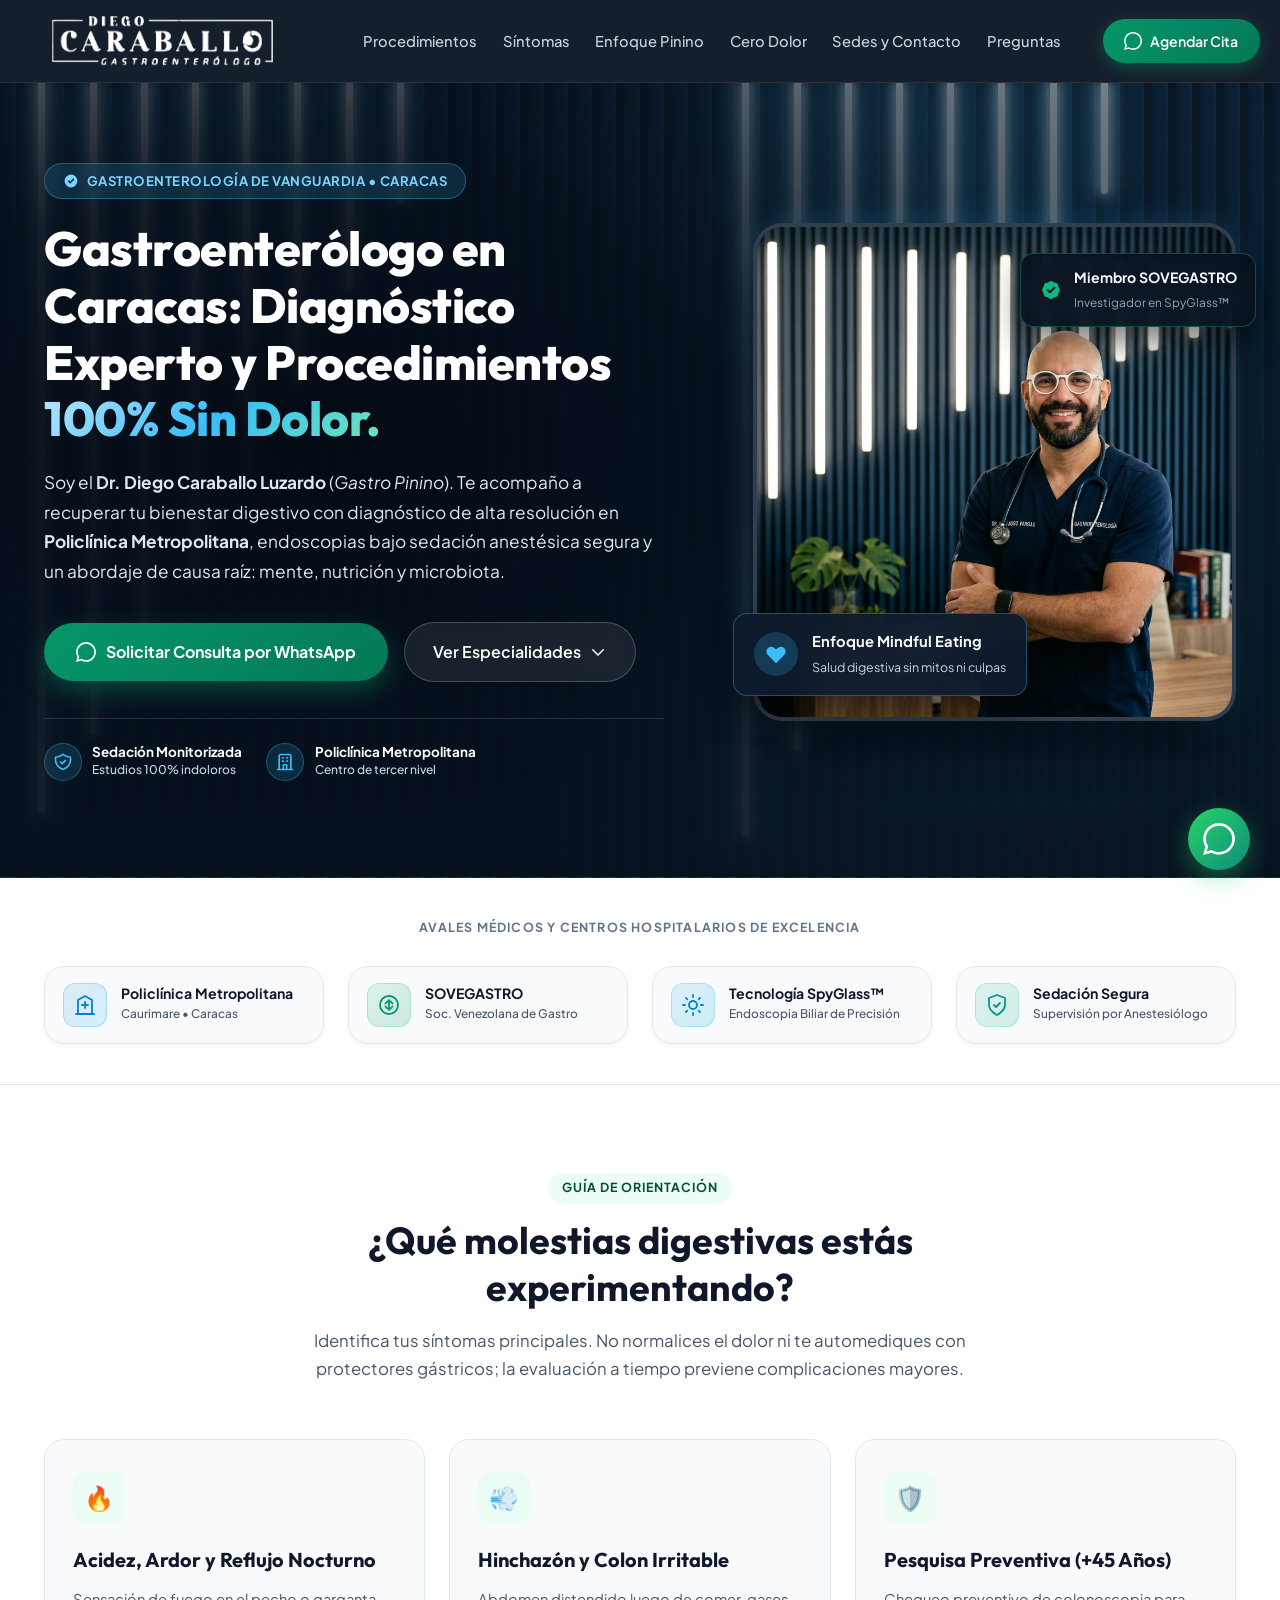
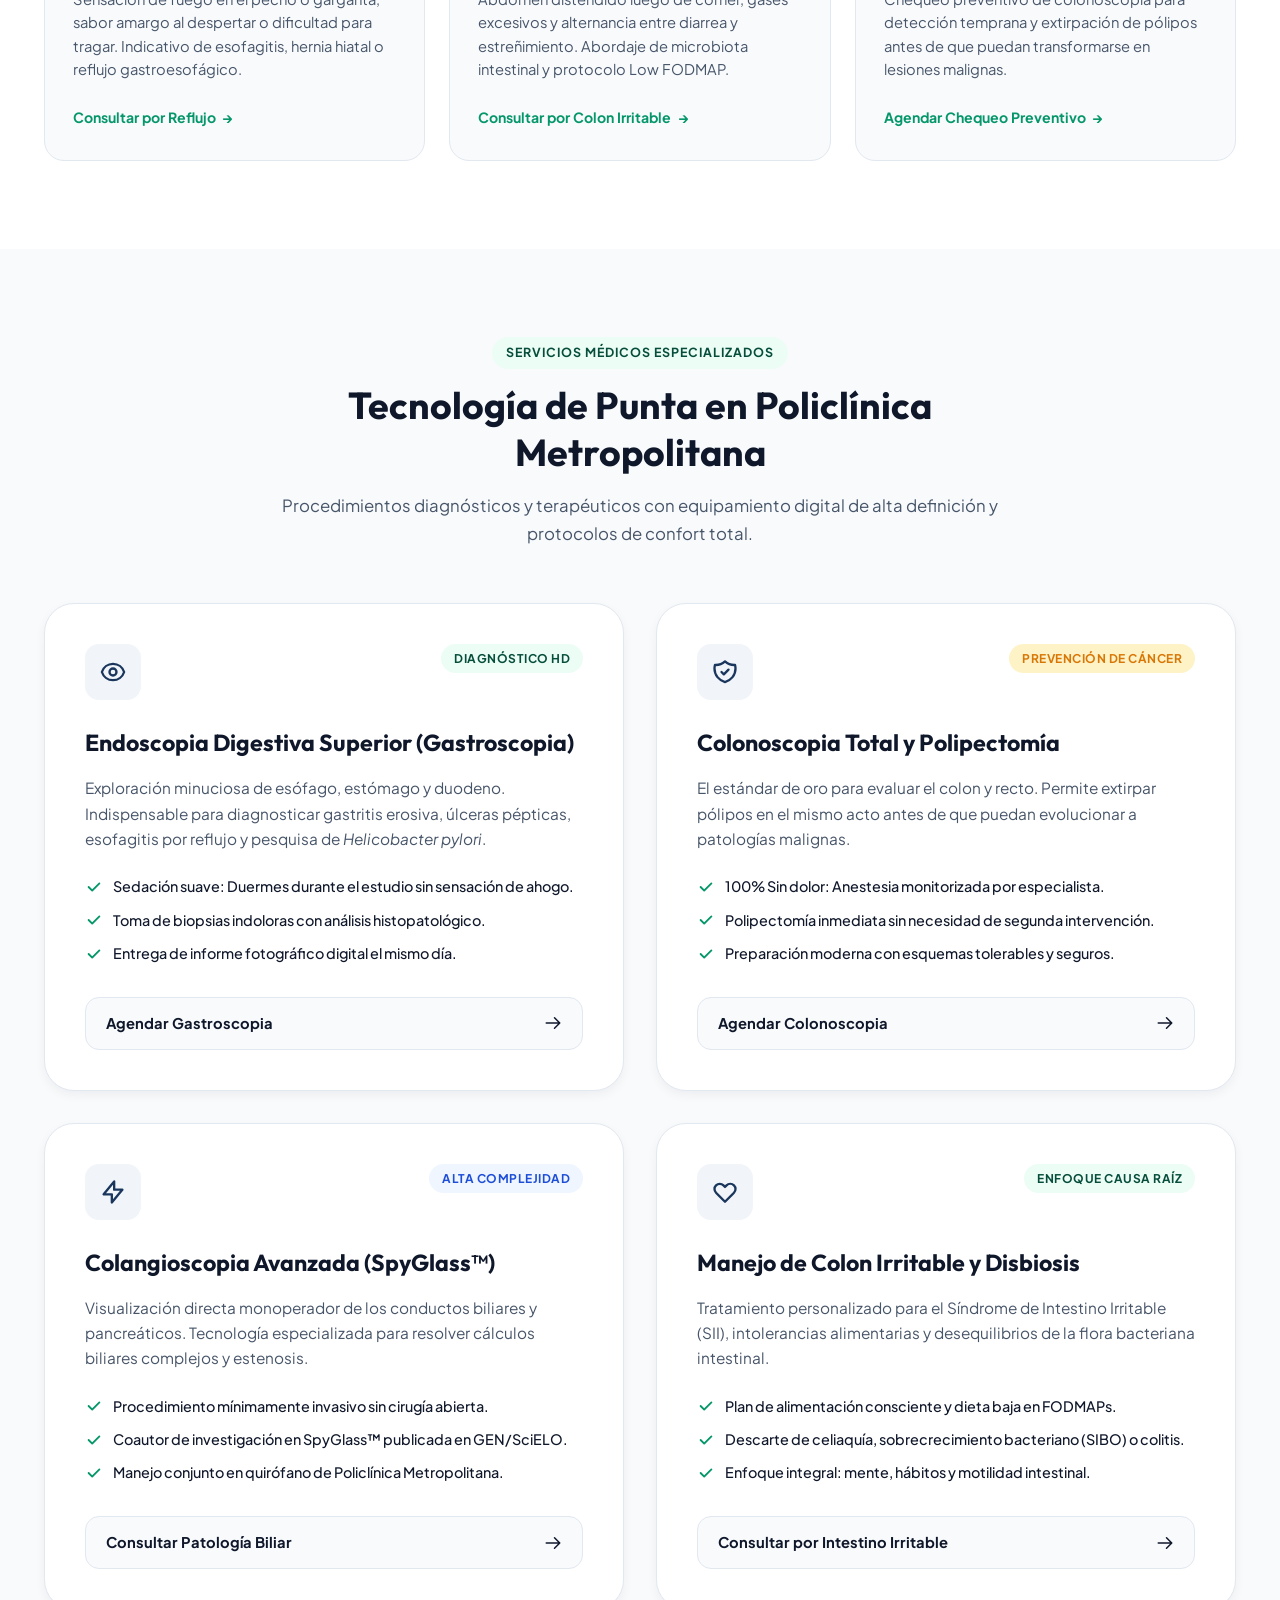
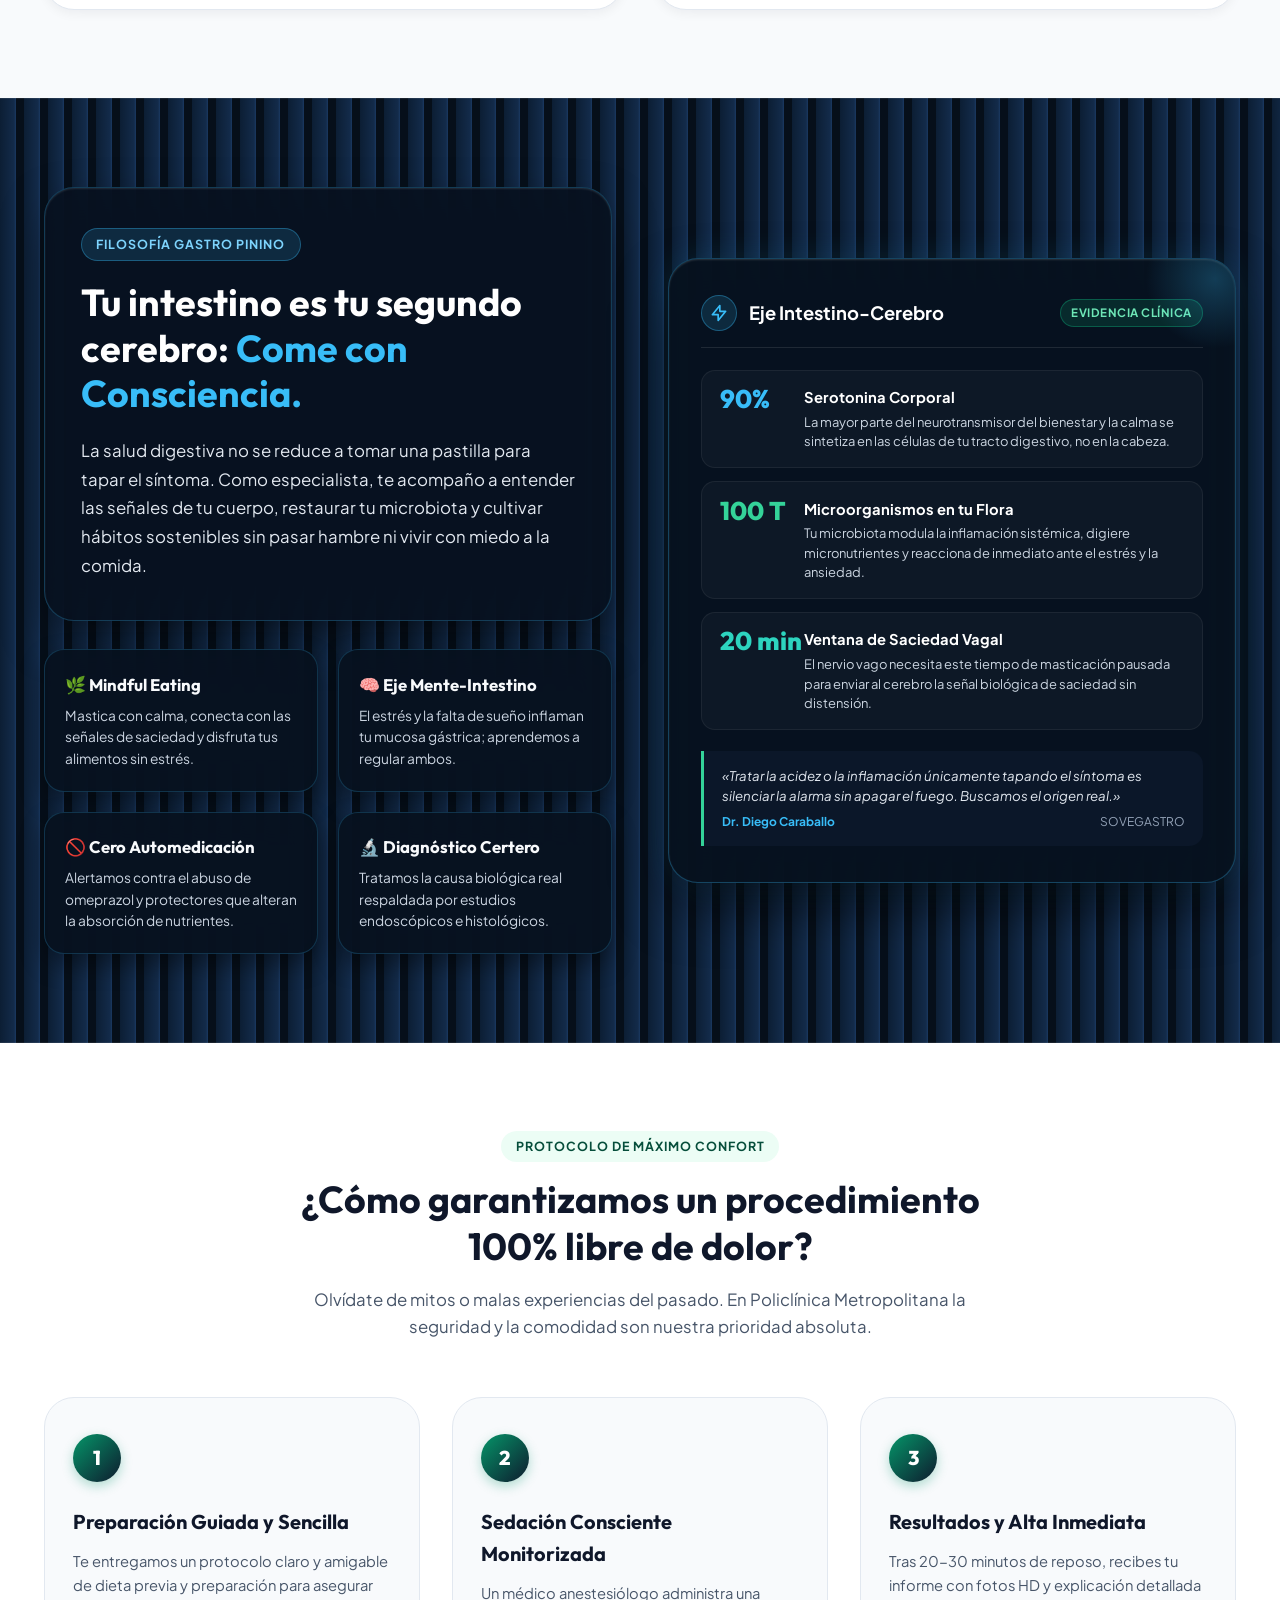
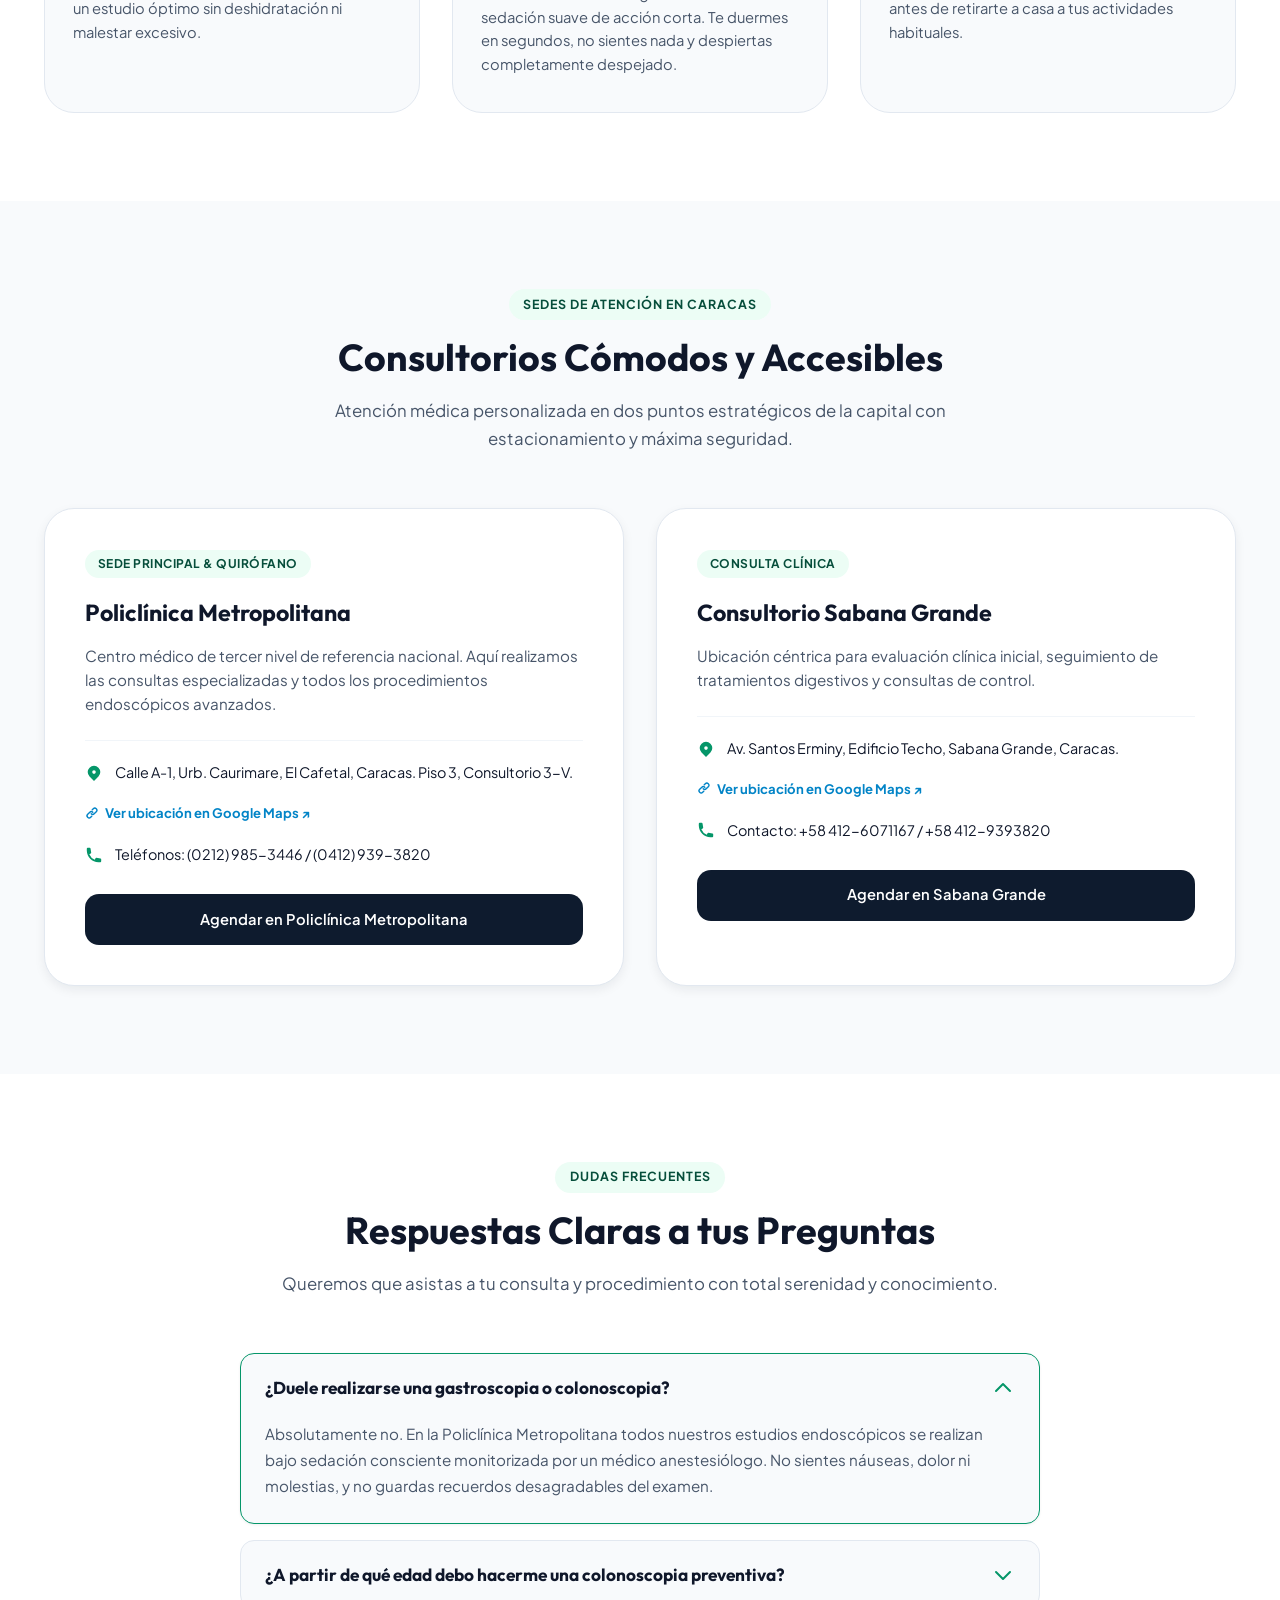
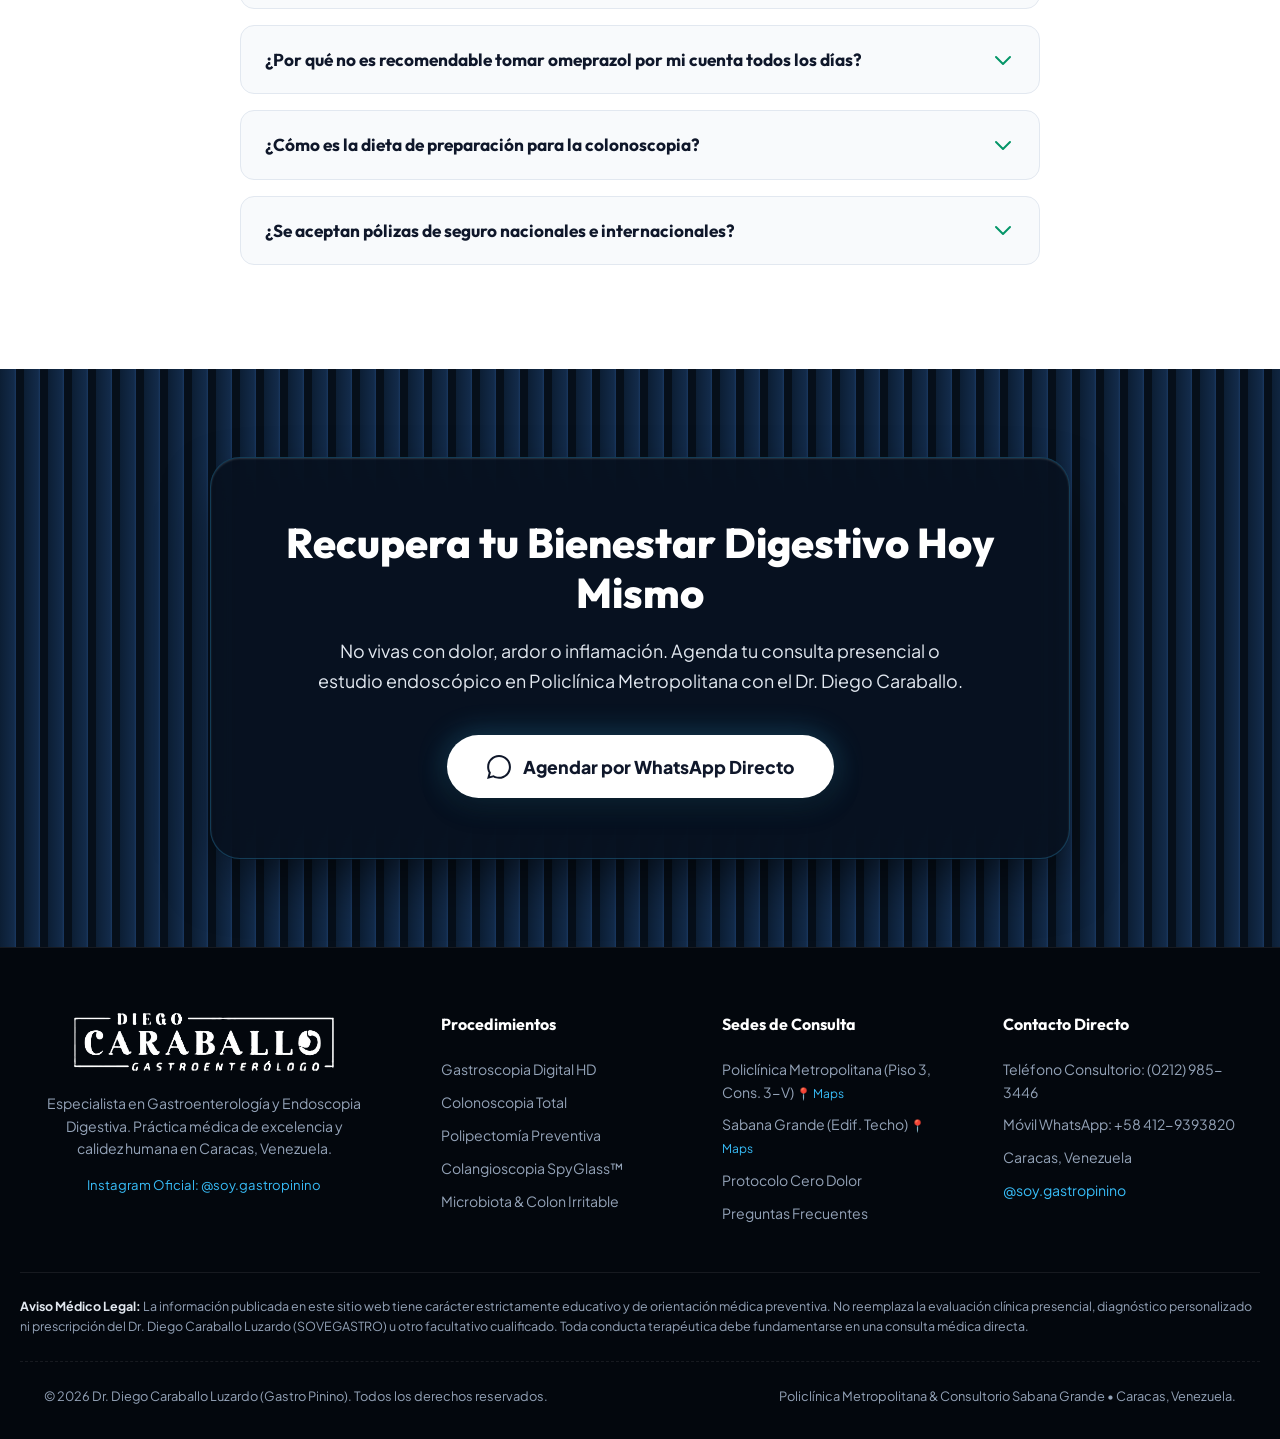
==== caraballo/index.html @ 45e9f4cf "Publicar landing page oficial Dr. Diego Caraballo en GitHub Pages" ====
<!DOCTYPE html>
<html lang="es-VE" prefix="og: https://ogp.me/ns#">
<head>
  <meta charset="UTF-8">
  <meta name="viewport" content="width=device-width, initial-scale=1.0, viewport-fit=cover">
  <meta http-equiv="X-UA-Compatible" content="IE=edge">
  <meta http-equiv="content-language" content="es-ve">
  
  <!-- ==========================================================================
       1. GOOGLE YMYL (YOUR MONEY YOUR LIFE) & ADVANCED MEDICAL SEO META TAGS
       ========================================================================== -->
  <title>Dr. Diego Caraballo | Gastroenterólogo en Caracas | Policlínica Metropolitana</title>
  <meta name="description" content="Dr. Diego Caraballo Luzardo (Gastro Pinino) — Especialista en Gastroenterología y Endoscopia en Policlínica Metropolitana, Caracas. Gastroscopia, colonoscopia sin dolor bajo sedación anestésica, SpyGlass™ y microbiota. Agenda tu consulta.">
  <meta name="keywords" content="gastroenterologo caracas, dr diego caraballo, gastro pinino, gastropinino, gastroenterologia policlinica metropolitana, colonoscopia sin dolor caracas, endoscopia digestiva caracas, tratamiento reflujo caracas, colon irritable especialista caracas, spyglass caracas, polipectomia caracas">
  <meta name="author" content="Dr. Diego Caraballo Luzardo">
  <meta name="publisher" content="Dr. Diego Caraballo Luzardo">
  <meta name="robots" content="index, follow, max-snippet:-1, max-image-preview:large, max-video-preview:-1">
  <link rel="canonical" href="https://drdiegocaraballo.com/">
  
  <!-- Google Quality Rater & Medical E-E-A-T Freshness Signals -->
  <meta name="medical-specialty" content="Gastroenterology, Digestive Endoscopy, Hepatology, Therapeutic Endoscopy">
  <meta name="doc-type" content="Medical Web Page">
  <meta name="revised" content="2026-08-28">
  <meta name="date-modified" content="2026-08-28">
  <meta name="date-published" content="2026-08-01">
  
  <!-- Local SEO Geo-Targeting (Caracas, Venezuela) -->
  <meta name="geo.region" content="VE-M">
  <meta name="geo.placename" content="Caracas">
  <meta name="geo.position" content="10.4682;-66.8378">
  <meta name="ICBM" content="10.4682, -66.8378">

  <!-- Open Graph / Facebook / WhatsApp Preview -->
  <meta property="og:type" content="profile">
  <meta property="og:locale" content="es_VE">
  <meta property="og:title" content="Dr. Diego Caraballo | Gastroenterología y Endoscopia en Policlínica Metropolitana">
  <meta property="og:description" content="Diagnóstico de alta precisión, colonoscopia y endoscopia sin dolor bajo sedación anestésica segura en Caracas. Enfoque Mindful Eating y Microbiota.">
  <meta property="og:url" content="https://drdiegocaraballo.com/">
  <meta property="og:image" content="assets/dr_caraballo_portrait.jpg">
  <meta property="og:image:alt" content="Dr. Diego Caraballo Luzardo Gastroenterólogo en Policlínica Metropolitana Caracas">
  <meta property="og:image:width" content="1200">
  <meta property="og:image:height" content="900">
  <meta property="og:site_name" content="Dr. Diego Caraballo - Gastro Pinino">
  
  <!-- Twitter Card -->
  <meta name="twitter:card" content="summary_large_image">
  <meta name="twitter:title" content="Dr. Diego Caraballo | Gastroenterólogo en Caracas">
  <meta name="twitter:description" content="Especialista en Policlínica Metropolitana. Endoscopia de alta definición, microbiota y salud digestiva integral.">
  <meta name="twitter:image" content="assets/dr_caraballo_portrait.jpg">
  <meta name="twitter:image:alt" content="Dr. Diego Caraballo Gastroenterólogo Caracas">

  <!-- Performance & Fonts Preconnect -->
  <link rel="preconnect" href="https://fonts.googleapis.com">
  <link rel="preconnect" href="https://fonts.gstatic.com" crossorigin>
  <link href="https://fonts.googleapis.com/css2?family=Abril+Fatface&family=Bebas+Neue&family=Bodoni+Moda:ital,opsz,wght@0,6..96,600..900;1,6..96,600..900&family=Outfit:wght@400;500;600;700;800&family=Plus+Jakarta+Sans:wght@300;400;500;600;700;800&display=swap" rel="stylesheet">
  
  <!-- ==========================================================================
       2. GOOGLE YMYL & MEDICAL E-E-A-T SCHEMA.ORG GRAPH (JSON-LD)
       ========================================================================== -->
  <script type="application/ld+json">
  {
    "@context": "https://schema.org",
    "@graph": [
      {
        "@type": "MedicalWebPage",
        "@id": "https://drdiegocaraballo.com/#medicalpage",
        "url": "https://drdiegocaraballo.com/",
        "name": "Dr. Diego Caraballo Luzardo | Gastroenterología y Endoscopia en Caracas",
        "description": "Portal médico oficial con información revisada sobre gastroscopia, colonoscopia con polipectomía, SpyGlass, reflujo gastroesofágico y microbiota intestinal en Policlínica Metropolitana.",
        "inLanguage": "es-VE",
        "datePublished": "2026-08-01",
        "dateModified": "2026-08-28",
        "lastReviewed": "2026-08-28",
        "reviewedBy": {
          "@id": "https://drdiegocaraballo.com/#physician"
        },
        "author": {
          "@id": "https://drdiegocaraballo.com/#physician"
        },
        "breadcrumb": {
          "@id": "https://drdiegocaraballo.com/#breadcrumb"
        },
        "about": [
          {
            "@type": "MedicalProcedure",
            "name": "Gastroscopia / Endoscopia Digestiva Superior",
            "procedureType": "DiagnosticProcedure",
            "bodyLocation": "Esófago, Estómago y Duodeno",
            "howPerformed": "Exploración de alta definición mediante videoendoscopio flexible bajo sedación consciente monitorizada por médico anestesiólogo."
          },
          {
            "@type": "MedicalProcedure",
            "name": "Colonoscopia Total y Polipectomía",
            "procedureType": "DiagnosticProcedure",
            "bodyLocation": "Colon y Recto",
            "howPerformed": "Inspección completa de la mucosa intestinal con resección de pólipos y toma de biopsias bajo sedación anestésica segura."
          },
          {
            "@type": "MedicalProcedure",
            "name": "Colangioscopia Directa Monoperador (SpyGlass™)",
            "procedureType": "TherapeuticProcedure",
            "bodyLocation": "Vías Biliares y Páncreas",
            "howPerformed": "Visualización directa intraluminal de los conductos biliares para litotricia y toma de biopsias dirigidas."
          },
          {
            "@type": "MedicalCondition",
            "name": "Enfermedad por Reflujo Gastroesofágico (ERGE)",
            "possibleTreatment": "Evaluación endoscópica, dieta anti-reflujo, modulación ácida y estilo de vida."
          },
          {
            "@type": "MedicalCondition",
            "name": "Síndrome de Intestino Irritable (SII) y Disbiosis",
            "possibleTreatment": "Alimentación consciente, protocolo Low FODMAP, reequilibrio de microbiota y control del eje intestino-cerebro."
          }
        ]
      },
      {
        "@type": "Physician",
        "@id": "https://drdiegocaraballo.com/#physician",
        "name": "Dr. Diego Caraballo Luzardo",
        "alternateName": ["Gastro Pinino", "Dr. Diego Caraballo"],
        "image": "https://drdiegocaraballo.com/assets/dr_caraballo_portrait.jpg",
        "jobTitle": "Médico Especialista en Gastroenterología y Endoscopia Digestiva",
        "medicalSpecialty": [
          "https://schema.org/Gastroenterology",
          "Endoscopy"
        ],
        "knowsAbout": [
          "Endoscopia Digestiva Superior",
          "Colonoscopia y Polipectomía",
          "Colangioscopia SpyGlass",
          "Microbiota Intestinal",
          "Mindful Eating",
          "Reflujo Gastroesofágico",
          "Helicobacter Pylori"
        ],
        "memberOf": [
          {
            "@type": "MedicalOrganization",
            "name": "Sociedad Venezolana de Gastroenterología (SOVEGASTRO)"
          }
        ],
        "hospitalAffiliation": [
          {
            "@type": "Hospital",
            "name": "Policlínica Metropolitana",
            "address": {
              "@type": "PostalAddress",
              "streetAddress": "Calle A-1, Urbanización Caurimare, Piso 3, Consultorio 3-V",
              "addressLocality": "Caracas",
              "addressRegion": "Miranda / Distrito Capital",
              "postalCode": "1061",
              "addressCountry": "VE"
            }
          }
        ],
        "address": {
          "@type": "PostalAddress",
          "streetAddress": "Policlínica Metropolitana, Consultorio 3-V, Urb. Caurimare",
          "addressLocality": "Caracas",
          "addressCountry": "VE"
        },
        "telephone": "+58-212-9853446",
        "sameAs": [
          "https://www.instagram.com/soy.gastropinino/"
        ]
      },
      {
        "@type": "MedicalBusiness",
        "@id": "https://drdiegocaraballo.com/#business",
        "name": "Consultorio de Gastroenterología Dr. Diego Caraballo (Policlínica Metropolitana)",
        "image": "https://drdiegocaraballo.com/assets/dr_caraballo_portrait.jpg",
        "priceRange": "$$",
        "telephone": "+58-212-9853446",
        "currenciesAccepted": "USD, VED",
        "paymentAccepted": "Cash, Credit Card, Zelle, Transferencia",
        "openingHours": "Mo,Tu,We,Th,Fr 08:00-17:00",
        "address": {
          "@type": "PostalAddress",
          "streetAddress": "Urbanización Caurimare, Policlínica Metropolitana, Piso 3, Consultorio 3-V",
          "addressLocality": "Caracas",
          "addressRegion": "Miranda / Distrito Capital",
          "addressCountry": "VE"
        },
        "geo": {
          "@type": "GeoCoordinates",
          "latitude": 10.4682,
          "longitude": -66.8378
        }
      },
      {
        "@type": "BreadcrumbList",
        "@id": "https://drdiegocaraballo.com/#breadcrumb",
        "itemListElement": [
          {
            "@type": "ListItem",
            "position": 1,
            "name": "Inicio",
            "item": "https://drdiegocaraballo.com/"
          },
          {
            "@type": "ListItem",
            "position": 2,
            "name": "Especialidades y Procedimientos",
            "item": "https://drdiegocaraballo.com/#procedimientos"
          },
          {
            "@type": "ListItem",
            "position": 3,
            "name": "Sedes en Caracas",
            "item": "https://drdiegocaraballo.com/#sedes"
          }
        ]
      },
      {
        "@type": "FAQPage",
        "@id": "https://drdiegocaraballo.com/#faq",
        "mainEntity": [
          {
            "@type": "Question",
            "name": "¿Duele realizarse una gastroscopia o colonoscopia?",
            "acceptedAnswer": {
              "@type": "Answer",
              "text": "No. Todos los procedimientos endoscópicos se realizan bajo sedación consciente monitorizada por un médico anestesiólogo. El paciente duerme plácidamente, no siente dolor ni reflejo nauseoso, y despierta completamente descansado a los pocos minutos."
            }
          },
          {
            "@type": "Question",
            "name": "¿A partir de qué edad se debe hacer una colonoscopia preventiva?",
            "acceptedAnswer": {
              "@type": "Answer",
              "text": "Las guías internacionales y la Sociedad Venezolana de Gastroenterología (SOVEGASTRO) recomiendan iniciar la pesquisa preventiva a partir de los 45 años en personas sin síntomas, o antes si existen antecedentes familiares de pólipos o cáncer colorrectal."
            }
          },
          {
            "@type": "Question",
            "name": "¿Por qué no debo tomar omeprazol por mi cuenta de forma continua?",
            "acceptedAnswer": {
              "@type": "Answer",
              "text": "El uso prolongado sin supervisión médica enmascara síntomas de enfermedades subyacentes, altera el pH gástrico y afecta la absorción de nutrientes esenciales como vitamina B12, calcio y magnesio, además de alterar la microbiota intestinal."
            }
          },
          {
            "@type": "Question",
            "name": "¿Cómo es la preparación previa para la colonoscopia?",
            "acceptedAnswer": {
              "@type": "Answer",
              "text": "Te entregamos un protocolo amigable de dieta baja en residuos 2-3 días antes, líquidos claros y una solución de limpieza intestinal moderna y de fácil tolerancia para asegurar una visualización HD perfecta."
            }
          },
          {
            "@type": "Question",
            "name": "¿Se emiten informes para seguros nacionales e internacionales?",
            "acceptedAnswer": {
              "@type": "Answer",
              "text": "Sí. Emitimos informes médicos codificados, presupuestos y recaudos oficiales para cartas avales y reembolsos con pólizas de seguros nacionales e internacionales."
            }
          }
        ]
      }
    ]
  }
  </script>

  <style>
    /* ==========================================================================
       DESIGN TOKENS & BLUE SLATTED WALL SYSTEM WITH TRIANGULAR STEP LED LIGHTS
       ========================================================================== */
    :root {
      /* Blue Slatted Wall Panel Colors */
      --color-panel-deep: #07111E;
      --color-panel-slat-dark: #0B1B2F;
      --color-panel-slat-mid: #102742;
      --color-panel-slat-light: #16365C;
      --color-panel-groove: #040910;
      
      /* Pure White/Cyan Luminous LED Tubes */
      --led-core: #FFFFFF;
      --led-glow-primary: rgba(255, 255, 255, 0.95);
      --led-glow-halo: rgba(125, 211, 252, 0.65);
      --led-glow-deep: rgba(14, 116, 144, 0.35);
      --led-tube-shadow: 0 0 12px 2px var(--led-glow-primary), 0 0 26px 6px var(--led-glow-halo), 0 0 55px 12px var(--led-glow-deep);
      
      /* Medical Emerald & Health Accents */
      --color-teal-dark: #064E3B;
      --color-teal-primary: #059669;
      --color-teal-light: #10B981;
      --color-teal-soft: #D1FAE5;
      --color-teal-bg: #ECFDF5;
      
      /* Amber Gold Secondary Accents */
      --color-amber-gold: #D97706;
      --color-amber-soft: #FEF3C7;
      --color-amber-bright: #F59E0B;
      
      /* Light Surface Colors */
      --color-bg-light: #F8FAFC;
      --color-bg-white: #FFFFFF;
      --color-border-subtle: #E2E8F0;
      
      /* Typography Colors */
      --color-text-main: #0F172A;
      --color-text-muted: #475569;
      --color-text-light: #94A3B8;
      --color-text-white: #F8FAFC;
      
      /* Radii */
      --radius-sm: 8px;
      --radius-md: 14px;
      --radius-lg: 20px;
      --radius-xl: 30px;
      --radius-full: 9999px;
      
      /* Typography */
      --font-display: 'Outfit', -apple-system, BlinkMacSystemFont, sans-serif;
      --font-body: 'Plus Jakarta Sans', -apple-system, BlinkMacSystemFont, sans-serif;
      
      /* Layout & Transitions */
      --max-width: 1240px;
      --transition-smooth: all 0.3s cubic-bezier(0.16, 1, 0.3, 1);
    }

    /* Base Reset */
    *, *::before, *::after {
      box-sizing: border-box;
      margin: 0;
      padding: 0;
    }

    html {
      scroll-behavior: smooth;
      font-size: 16px;
      -webkit-font-smoothing: antialiased;
      -moz-osx-font-smoothing: grayscale;
    }

    body {
      font-family: var(--font-body);
      background-color: var(--color-bg-light);
      color: var(--color-text-main);
      line-height: 1.6;
      overflow-x: hidden;
    }

    img {
      max-width: 100%;
      height: auto;
      display: block;
    }

    svg {
      display: inline-block;
      vertical-align: middle;
      flex-shrink: 0;
      max-width: 100%;
    }

    a {
      text-decoration: none;
      color: inherit;
    }

    button {
      font-family: inherit;
      border: none;
      cursor: pointer;
      background: none;
    }

    .container {
      width: 100%;
      max-width: var(--max-width);
      margin: 0 auto;
      padding: 0 1.5rem;
    }

    /* ==========================================================================
       STICKY NAVIGATION HEADER (SEMANTIC & STRICT SINGLE H1 RULE)
       ========================================================================== */
    .site-header {
      position: sticky;
      top: 0;
      z-index: 50;
      background: rgba(7, 17, 30, 0.94);
      backdrop-filter: blur(16px);
      -webkit-backdrop-filter: blur(16px);
      border-bottom: 1px solid rgba(255, 255, 255, 0.08);
      transition: var(--transition-smooth);
    }

    .navbar {
      display: flex;
      justify-content: space-between;
      align-items: center;
      padding: 1rem 0;
    }

    .nav-brand {
      display: flex;
      align-items: center;
      text-decoration: none;
      transition: var(--transition-smooth);
      flex-shrink: 0;
      margin-left: 2rem;
      margin-right: 3rem;
    }

    .brand-logo-img {
      height: 50px;
      width: auto;
      max-width: 230px;
      display: block;
      object-fit: contain;
      transition: var(--transition-smooth);
    }

    .nav-brand:hover .brand-logo-img {
      filter: drop-shadow(0 0 10px rgba(56, 189, 248, 0.5));
      transform: translateY(-1px);
    }

    .desktop-nav {
      display: flex;
      align-items: center;
    }

    .footer-logo-img {
      height: 60px;
      width: auto;
      max-width: 260px;
      display: block;
      object-fit: contain;
      margin: 0 auto 1.25rem auto;
      transition: var(--transition-smooth);
    }

    .footer-logo-img:hover {
      filter: drop-shadow(0 0 10px rgba(56, 189, 248, 0.5));
    }

    .nav-links {
      display: flex;
      align-items: center;
      gap: 1.6rem;
      list-style: none;
    }

    .nav-link {
      font-size: 0.92rem;
      font-weight: 500;
      color: #CBD5E1;
      transition: var(--transition-smooth);
    }

    .nav-link:hover {
      color: #38BDF8;
    }

    .nav-cta {
      display: inline-flex;
      align-items: center;
      gap: 0.5rem;
      background: linear-gradient(135deg, #059669 0%, #047857 100%);
      color: white;
      padding: 0.65rem 1.35rem;
      border-radius: var(--radius-full);
      font-size: 0.88rem;
      font-weight: 600;
      box-shadow: 0 4px 14px rgba(5, 150, 105, 0.4);
      transition: var(--transition-smooth);
    }

    .nav-cta:hover {
      transform: translateY(-2px);
      box-shadow: 0 6px 20px rgba(5, 150, 105, 0.6);
    }

    /* ==========================================================================
       HERO SECTION WITH BLUE SLATTED WALL & EDITORIAL LUXURY INTEGRATION
       ========================================================================== */
    .hero-blue-slat-wall {
      position: relative;
      background-color: #060F1A;
      background-image: 
        repeating-linear-gradient(
          90deg,
          #091728 0px,
          #0F253F 14px,
          #163357 16px,
          #050C14 16px,
          #050C14 24px
        );
      padding: 5rem 0 6rem;
      overflow: hidden;
      color: white;
      border-bottom: 1px solid rgba(255, 255, 255, 0.08);
    }

    /* Ambient Cinematic Vignette Overlay: Smooth high-contrast penumbra behind text */
    .hero-blue-slat-wall::before {
      content: "";
      position: absolute;
      top: 0;
      left: 0;
      right: 0;
      bottom: 0;
      background: 
        radial-gradient(ellipse 90% 85% at 22% 45%, rgba(4, 10, 20, 0.96) 0%, rgba(6, 15, 26, 0.88) 38%, rgba(7, 17, 30, 0.45) 70%, rgba(7, 17, 30, 0.2) 100%),
        radial-gradient(circle at 75% 35%, rgba(56, 189, 248, 0.12) 0%, transparent 60%),
        linear-gradient(180deg, rgba(7, 17, 30, 0.35) 0%, rgba(7, 17, 30, 0.9) 100%);
      pointer-events: none;
      z-index: 2;
    }

    /* Real DOM Vertical LED Tubes Array - Step-Wise Triangular Diagonal */
    .led-tubes-container {
      position: absolute;
      top: 0;
      left: 0;
      right: 0;
      height: 100%;
      pointer-events: none;
      z-index: 1;
    }

    .led-tube {
      position: absolute;
      top: 0;
      width: 7px;
      background: var(--led-core);
      border-radius: 0 0 5px 5px;
      box-shadow: var(--led-tube-shadow);
      animation: ledPulseBreath 4s ease-in-out infinite alternate;
    }

    /* TRIANGULAR STEP DESCENDING PATTERN FROM LEFT TO RIGHT: | | | -> | | -> | */
    .tube-1  { left: 3%;  height: 92%; animation-delay: 0s; }
    .tube-2  { left: 7%;  height: 82%; animation-delay: 0.3s; }
    .tube-3  { left: 11%; height: 72%; animation-delay: 0.6s; }
    .tube-4  { left: 15%; height: 62%; animation-delay: 0.9s; }
    .tube-5  { left: 19%; height: 50%; animation-delay: 1.2s; }
    .tube-6  { left: 23%; height: 38%; animation-delay: 1.5s; }
    .tube-7  { left: 27%; height: 26%; animation-delay: 1.8s; }
    .tube-8  { left: 31%; height: 15%; animation-delay: 2.1s; }

    .tube-9  { left: 58%; height: 95%; animation-delay: 0.2s; }
    .tube-10 { left: 62%; height: 84%; animation-delay: 0.5s; }
    .tube-11 { left: 66%; height: 72%; animation-delay: 0.8s; }
    .tube-12 { left: 70%; height: 60%; animation-delay: 1.1s; }
    .tube-13 { left: 74%; height: 48%; animation-delay: 1.4s; }
    .tube-14 { left: 78%; height: 36%; animation-delay: 1.7s; }
    .tube-15 { left: 82%; height: 25%; animation-delay: 2.0s; }
    .tube-16 { left: 86%; height: 14%; animation-delay: 2.3s; }

    @keyframes ledPulseBreath {
      0% { opacity: 0.85; filter: brightness(1); }
      100% { opacity: 1; filter: brightness(1.3); }
    }

    /* Hero Main Content */
    .hero-grid {
      position: relative;
      z-index: 3;
      display: grid;
      grid-template-columns: 1.15fr 0.85fr;
      align-items: center;
      gap: 3.5rem;
    }

    .hero-content {
      position: relative;
      z-index: 4;
      max-width: 620px;
    }

    .hero-pill {
      display: inline-flex;
      align-items: center;
      gap: 0.5rem;
      background: rgba(56, 189, 248, 0.15);
      border: 1px solid rgba(56, 189, 248, 0.35);
      padding: 0.4rem 1.1rem;
      border-radius: var(--radius-full);
      font-size: 0.82rem;
      font-weight: 700;
      color: #7DD3FC;
      margin-bottom: 1.35rem;
      text-transform: uppercase;
      letter-spacing: 0.5px;
      backdrop-filter: blur(8px);
    }

    /* STRICT SINGLE H1 FOR THE ENTIRE PAGE */
    .hero-title {
      font-family: var(--font-display);
      font-size: 3rem;
      font-weight: 800;
      line-height: 1.18;
      color: white;
      margin-bottom: 1.35rem;
      letter-spacing: -0.5px;
    }

    .hero-title .gradient-text {
      background: linear-gradient(135deg, #BAE6FD 0%, #38BDF8 50%, #6EE7B7 100%);
      -webkit-background-clip: text;
      -webkit-text-fill-color: transparent;
    }

    .hero-subtitle {
      font-size: 1.08rem;
      color: #E2E8F0;
      line-height: 1.7;
      margin-bottom: 2.25rem;
    }

    .hero-actions {
      display: flex;
      align-items: center;
      gap: 1rem;
      flex-wrap: wrap;
      margin-bottom: 2.25rem;
    }

    .btn-primary {
      display: inline-flex;
      align-items: center;
      justify-content: center;
      gap: 0.65rem;
      background: linear-gradient(135deg, #059669 0%, #047857 100%);
      color: white;
      font-size: 1rem;
      font-weight: 700;
      padding: 1rem 2rem;
      border-radius: var(--radius-full);
      box-shadow: 0 10px 25px rgba(5, 150, 105, 0.4);
      transition: var(--transition-smooth);
    }

    .btn-primary:hover {
      transform: translateY(-3px);
      box-shadow: 0 14px 30px rgba(5, 150, 105, 0.6);
    }

    .btn-secondary {
      display: inline-flex;
      align-items: center;
      justify-content: center;
      gap: 0.5rem;
      background: rgba(255, 255, 255, 0.08);
      color: white;
      font-size: 1rem;
      font-weight: 600;
      padding: 1rem 1.75rem;
      border-radius: var(--radius-full);
      border: 1px solid rgba(255, 255, 255, 0.2);
      backdrop-filter: blur(8px);
      transition: var(--transition-smooth);
    }

    .btn-secondary:hover {
      background: rgba(255, 255, 255, 0.15);
      border-color: #38BDF8;
      transform: translateY(-2px);
    }

    /* Trust Chips */
    .hero-badges {
      display: flex;
      align-items: center;
      gap: 1.5rem;
      padding-top: 1.5rem;
      border-top: 1px solid rgba(255, 255, 255, 0.12);
      flex-wrap: wrap;
    }

    .hero-badge-item {
      display: flex;
      align-items: center;
      gap: 0.65rem;
    }

    .badge-icon-box {
      width: 38px;
      height: 38px;
      border-radius: 50%;
      background: rgba(56, 189, 248, 0.15);
      display: flex;
      align-items: center;
      justify-content: center;
      color: #38BDF8;
      flex-shrink: 0;
      border: 1px solid rgba(56, 189, 248, 0.3);
    }

    .hero-badge-item p {
      font-size: 0.84rem;
      font-weight: 700;
      color: white;
      line-height: 1.2;
    }

    .hero-badge-item span {
      font-size: 0.75rem;
      color: #CBD5E1;
      font-weight: 500;
      display: block;
    }

    /* Hero Portrait Visual Card */
    .hero-visual {
      position: relative;
    }

    .hero-image-card {
      position: relative;
      border-radius: var(--radius-xl);
      overflow: hidden;
      box-shadow: 0 25px 50px -12px rgba(0, 0, 0, 0.8), 0 0 35px rgba(56, 189, 248, 0.2);
      background: #0E1B2E;
      border: 4px solid rgba(255, 255, 255, 0.15);
    }

    .hero-image-card img {
      width: 100%;
      height: 490px;
      object-fit: cover;
      object-position: center top;
      transition: transform 0.6s ease;
    }

    .hero-image-card:hover img {
      transform: scale(1.02);
    }

    /* Floating Badges */
    .floating-card-1 {
      position: absolute;
      bottom: 25px;
      left: -20px;
      background: rgba(14, 27, 46, 0.94);
      backdrop-filter: blur(16px);
      padding: 1rem 1.25rem;
      border-radius: var(--radius-md);
      box-shadow: 0 15px 30px rgba(0, 0, 0, 0.5);
      border: 1px solid rgba(56, 189, 248, 0.35);
      display: flex;
      align-items: center;
      gap: 0.85rem;
      animation: floatSlow 4s ease-in-out infinite;
    }

    .floating-card-2 {
      position: absolute;
      top: 30px;
      right: -20px;
      background: rgba(7, 17, 30, 0.94);
      backdrop-filter: blur(16px);
      color: white;
      padding: 0.75rem 1.15rem;
      border-radius: var(--radius-md);
      box-shadow: 0 15px 30px rgba(0, 0, 0, 0.5);
      border: 1px solid rgba(16, 185, 129, 0.35);
      display: flex;
      align-items: center;
      gap: 0.75rem;
      animation: floatSlow 5s ease-in-out infinite 1s;
    }

    @keyframes floatSlow {
      0%, 100% { transform: translateY(0); }
      50% { transform: translateY(-8px); }
    }

    /* ==========================================================================
       TRUST BAR (INSTITUTIONAL ENDORSEMENTS - LUXURY BADGE SYSTEM)
       ========================================================================== */
    .trust-bar {
      background: white;
      padding: 2.5rem 0;
      border-bottom: 1px solid var(--color-border-subtle);
    }

    .trust-bar-title {
      text-align: center;
      font-size: 0.78rem;
      font-weight: 700;
      letter-spacing: 1.2px;
      text-transform: uppercase;
      color: #64748B;
      margin-bottom: 1.75rem;
    }

    .trust-logos-grid {
      display: grid;
      grid-template-columns: repeat(4, 1fr);
      align-items: center;
      gap: 1.5rem;
    }

    .trust-logo-card {
      display: flex;
      align-items: center;
      gap: 0.85rem;
      padding: 1rem 1.15rem;
      background: #F8FAFC;
      border: 1px solid #E2E8F0;
      border-radius: var(--radius-lg);
      box-shadow: 0 2px 6px rgba(15, 23, 42, 0.04);
      transition: var(--transition-smooth);
    }

    .trust-logo-card:hover {
      background: white;
      border-color: #0284C7;
      box-shadow: 0 8px 20px -4px rgba(2, 132, 199, 0.15);
      transform: translateY(-3px);
    }

    .trust-icon-emblem {
      width: 44px !important;
      height: 44px !important;
      max-width: 44px !important;
      max-height: 44px !important;
      border-radius: 12px;
      display: flex;
      align-items: center;
      justify-content: center;
      flex-shrink: 0;
      transition: var(--transition-smooth);
    }

    .emblem-blue {
      background: linear-gradient(135deg, rgba(2, 132, 199, 0.12) 0%, rgba(56, 189, 248, 0.18) 100%);
      color: #0284C7;
      border: 1px solid rgba(2, 132, 199, 0.2);
    }

    .emblem-emerald {
      background: linear-gradient(135deg, rgba(16, 185, 129, 0.12) 0%, rgba(5, 150, 105, 0.18) 100%);
      color: #059669;
      border: 1px solid rgba(16, 185, 129, 0.2);
    }

    .emblem-cyan {
      background: linear-gradient(135deg, rgba(14, 165, 233, 0.12) 0%, rgba(6, 182, 212, 0.18) 100%);
      color: #0284C7;
      border: 1px solid rgba(14, 165, 233, 0.2);
    }

    .emblem-teal {
      background: linear-gradient(135deg, rgba(20, 184, 166, 0.12) 0%, rgba(16, 185, 129, 0.18) 100%);
      color: #0D9488;
      border: 1px solid rgba(20, 184, 166, 0.2);
    }

    .trust-logo-card:hover .trust-icon-emblem {
      transform: scale(1.05);
    }

    .trust-icon-emblem svg {
      width: 24px !important;
      height: 24px !important;
      max-width: 24px !important;
      max-height: 24px !important;
      flex-shrink: 0;
    }

    .trust-logo-text strong {
      display: block;
      font-size: 0.88rem;
      color: var(--color-text-main);
      font-weight: 700;
      line-height: 1.25;
    }

    .trust-logo-text span {
      font-size: 0.74rem;
      color: var(--color-text-muted);
      font-weight: 500;
      display: block;
      margin-top: 2px;
    }

    /* ==========================================================================
       INTERACTIVE SYMPTOM CHECKER ("¿Qué estás sintiendo?")
       ========================================================================== */
    .symptom-section {
      padding: 5.5rem 0;
      background: white;
    }

    .section-header {
      text-align: center;
      max-width: 720px;
      margin: 0 auto 3.5rem;
    }

    .section-tag {
      display: inline-block;
      background: var(--color-teal-bg);
      color: var(--color-teal-dark);
      font-size: 0.78rem;
      font-weight: 700;
      text-transform: uppercase;
      letter-spacing: 1px;
      padding: 0.35rem 0.9rem;
      border-radius: var(--radius-full);
      margin-bottom: 0.85rem;
    }

    .section-title {
      font-family: var(--font-display);
      font-size: 2.35rem;
      font-weight: 700;
      color: var(--color-text-main);
      line-height: 1.25;
      margin-bottom: 1rem;
    }

    .section-desc {
      font-size: 1.05rem;
      color: var(--color-text-muted);
      line-height: 1.65;
    }

    .symptoms-grid {
      display: grid;
      grid-template-columns: repeat(3, 1fr);
      gap: 1.5rem;
    }

    .symptom-card {
      background: #F8FAFC;
      border: 1px solid var(--color-border-subtle);
      border-radius: var(--radius-lg);
      padding: 2rem 1.75rem;
      transition: var(--transition-smooth);
      position: relative;
      display: flex;
      flex-direction: column;
      justify-content: space-between;
    }

    .symptom-card:hover {
      background: white;
      border-color: var(--color-teal-primary);
      box-shadow: 0 12px 28px -4px rgba(15, 23, 42, 0.1);
      transform: translateY(-4px);
    }

    .symptom-icon {
      width: 52px;
      height: 52px;
      background: var(--color-teal-bg);
      border-radius: var(--radius-md);
      display: flex;
      align-items: center;
      justify-content: center;
      color: var(--color-teal-primary);
      margin-bottom: 1.25rem;
      font-size: 1.5rem;
    }

    .symptom-card h3 {
      font-family: var(--font-display);
      font-size: 1.25rem;
      font-weight: 700;
      color: var(--color-text-main);
      margin-bottom: 0.75rem;
    }

    .symptom-card p {
      font-size: 0.92rem;
      color: var(--color-text-muted);
      line-height: 1.6;
      margin-bottom: 1.5rem;
    }

    .symptom-action {
      display: inline-flex;
      align-items: center;
      gap: 0.4rem;
      font-size: 0.88rem;
      font-weight: 700;
      color: var(--color-teal-primary);
      transition: gap 0.2s ease;
    }

    .symptom-card:hover .symptom-action {
      gap: 0.65rem;
    }

    /* ==========================================================================
       HERO SERVICES & PROCEDURES SECTION
       ========================================================================== */
    .services-section {
      padding: 5.5rem 0;
      background: #F8FAFC;
    }

    .services-grid {
      display: grid;
      grid-template-columns: repeat(2, 1fr);
      gap: 2rem;
    }

    .service-card {
      background: white;
      border-radius: var(--radius-xl);
      padding: 2.5rem;
      border: 1px solid var(--color-border-subtle);
      box-shadow: 0 4px 12px -1px rgba(15, 23, 42, 0.06);
      transition: var(--transition-smooth);
      display: flex;
      flex-direction: column;
      justify-content: space-between;
    }

    .service-card:hover {
      box-shadow: 0 20px 40px -8px rgba(15, 23, 42, 0.12);
      border-color: #CBD5E1;
      transform: translateY(-4px);
    }

    .service-header {
      display: flex;
      align-items: flex-start;
      justify-content: space-between;
      margin-bottom: 1.5rem;
    }

    .service-tag-pill {
      background: #EFF6FF;
      color: #1D4ED8;
      font-size: 0.75rem;
      font-weight: 700;
      padding: 0.3rem 0.8rem;
      border-radius: var(--radius-full);
      text-transform: uppercase;
      letter-spacing: 0.5px;
    }

    .service-tag-pill.mint {
      background: var(--color-teal-bg);
      color: var(--color-teal-dark);
    }

    .service-tag-pill.gold {
      background: var(--color-amber-soft);
      color: var(--color-amber-gold);
    }

    .service-icon-circle {
      width: 56px;
      height: 56px;
      border-radius: var(--radius-md);
      background: #F1F5F9;
      display: flex;
      align-items: center;
      justify-content: center;
      color: #1A365D;
    }

    .service-card h3 {
      font-family: var(--font-display);
      font-size: 1.45rem;
      font-weight: 700;
      color: var(--color-text-main);
      margin-bottom: 0.85rem;
    }

    .service-card p {
      font-size: 0.96rem;
      color: var(--color-text-muted);
      line-height: 1.65;
      margin-bottom: 1.5rem;
    }

    .service-benefits-list {
      list-style: none;
      margin-bottom: 2rem;
      display: flex;
      flex-direction: column;
      gap: 0.65rem;
    }

    .service-benefits-list li {
      display: flex;
      align-items: center;
      gap: 0.6rem;
      font-size: 0.9rem;
      color: var(--color-text-main);
      font-weight: 500;
    }

    .service-benefits-list li svg {
      width: 18px;
      height: 18px;
      color: var(--color-teal-primary);
      flex-shrink: 0;
    }

    .service-cta {
      display: inline-flex;
      align-items: center;
      justify-content: space-between;
      width: 100%;
      padding: 0.85rem 1.25rem;
      background: #F8FAFC;
      border: 1px solid var(--color-border-subtle);
      border-radius: var(--radius-md);
      font-size: 0.92rem;
      font-weight: 700;
      color: var(--color-text-main);
      transition: var(--transition-smooth);
    }

    .service-card:hover .service-cta {
      background: var(--color-teal-primary);
      color: white;
      border-color: var(--color-teal-primary);
    }

    /* ==========================================================================
       PHILOSOPHY SECTION WITH BLUE SLATTED WALL
       ========================================================================== */
    .philosophy-section {
      padding: 5.5rem 0;
      background-color: var(--color-panel-deep);
      background-image: 
        repeating-linear-gradient(
          90deg,
          #0C1E34 0px,
          #132B4A 14px,
          #1A3962 16px,
          #060F1A 16px,
          #060F1A 24px
        );
      color: white;
      position: relative;
      overflow: hidden;
      border-top: 1px solid rgba(255, 255, 255, 0.08);
      border-bottom: 1px solid rgba(255, 255, 255, 0.08);
    }

    .philosophy-grid {
      display: grid;
      grid-template-columns: 1fr 1fr;
      align-items: center;
      gap: 3.5rem;
      position: relative;
      z-index: 3;
    }

    /* Glassmorphic Bubble Card for Philosophy Header */
    .philosophy-intro-bubble {
      background: rgba(7, 17, 30, 0.88);
      backdrop-filter: blur(24px);
      -webkit-backdrop-filter: blur(24px);
      border: 1px solid rgba(56, 189, 248, 0.25);
      border-radius: var(--radius-xl);
      padding: 2.5rem 2.25rem;
      margin-bottom: 1.75rem;
      box-shadow: 0 20px 50px -10px rgba(0, 0, 0, 0.6), inset 0 1px 2px rgba(255, 255, 255, 0.12);
    }

    .philosophy-badge {
      display: inline-flex;
      align-items: center;
      gap: 0.5rem;
      background: rgba(56, 189, 248, 0.15);
      border: 1px solid rgba(56, 189, 248, 0.35);
      color: #7DD3FC;
      padding: 0.35rem 0.9rem;
      border-radius: var(--radius-full);
      font-size: 0.78rem;
      font-weight: 700;
      text-transform: uppercase;
      letter-spacing: 1px;
      margin-bottom: 1.15rem;
    }

    .philosophy-title {
      font-family: var(--font-display);
      font-size: 2.35rem;
      font-weight: 700;
      line-height: 1.22;
      margin-bottom: 1.25rem;
      color: white;
    }

    .philosophy-title span {
      color: #38BDF8;
    }

    .philosophy-lead {
      font-size: 1.05rem;
      color: #E2E8F0;
      line-height: 1.7;
    }

    .philosophy-pillars {
      display: grid;
      grid-template-columns: 1fr 1fr;
      gap: 1.25rem;
    }

    .pillar-item {
      background: rgba(7, 17, 30, 0.9);
      border: 1px solid rgba(56, 189, 248, 0.2);
      border-radius: var(--radius-lg);
      padding: 1.35rem 1.25rem;
      backdrop-filter: blur(16px);
      -webkit-backdrop-filter: blur(16px);
      box-shadow: 0 10px 25px rgba(0, 0, 0, 0.4);
      transition: var(--transition-smooth);
    }

    .pillar-item:hover {
      background: rgba(11, 27, 47, 0.95);
      border-color: #38BDF8;
      box-shadow: 0 14px 30px rgba(56, 189, 248, 0.2);
      transform: translateY(-2px);
    }

    .pillar-item h4 {
      font-family: var(--font-display);
      font-size: 1.05rem;
      font-weight: 700;
      color: #F8FAFC;
      margin-bottom: 0.4rem;
      display: flex;
      align-items: center;
      gap: 0.5rem;
    }

    .pillar-item p {
      font-size: 0.86rem;
      color: #CBD5E1;
      line-height: 1.55;
    }
    /* ==========================================================================
       GUT-BRAIN AXIS SCIENTIFIC UI WIDGET (REPLACING GENERIC IMAGE)
       ========================================================================== */
    .philosophy-media {
      position: relative;
    }

    .gut-brain-card {
      background: rgba(7, 17, 30, 0.94);
      backdrop-filter: blur(24px);
      -webkit-backdrop-filter: blur(24px);
      border: 1px solid rgba(56, 189, 248, 0.3);
      border-radius: var(--radius-xl);
      padding: 2.25rem 2rem;
      box-shadow: 0 25px 60px -10px rgba(0, 0, 0, 0.75), 0 0 35px rgba(56, 189, 248, 0.15), inset 0 1px 2px rgba(255, 255, 255, 0.15);
      display: flex;
      flex-direction: column;
      gap: 1.35rem;
      position: relative;
      overflow: hidden;
    }

    .gut-brain-card::before {
      content: "";
      position: absolute;
      top: -50px;
      right: -50px;
      width: 140px;
      height: 140px;
      background: radial-gradient(circle, rgba(56, 189, 248, 0.25) 0%, transparent 70%);
      pointer-events: none;
    }

    .gut-brain-header {
      display: flex;
      align-items: center;
      justify-content: space-between;
      border-bottom: 1px solid rgba(255, 255, 255, 0.1);
      padding-bottom: 1rem;
      flex-wrap: wrap;
      gap: 0.5rem;
    }

    .gut-header-title {
      display: flex;
      align-items: center;
      gap: 0.75rem;
    }

    .gut-icon-pulse {
      width: 36px;
      height: 36px;
      border-radius: 50%;
      background: rgba(56, 189, 248, 0.15);
      border: 1px solid rgba(56, 189, 248, 0.35);
      color: #38BDF8;
      display: flex;
      align-items: center;
      justify-content: center;
      animation: pulseGlow 3s ease-in-out infinite alternate;
      flex-shrink: 0;
    }

    @keyframes pulseGlow {
      0% { box-shadow: 0 0 0 0 rgba(56, 189, 248, 0.3); }
      100% { box-shadow: 0 0 15px 4px rgba(56, 189, 248, 0.5); }
    }

    .gut-header-title h3 {
      font-size: 1.15rem;
      font-weight: 700;
      color: white;
      margin: 0;
    }

    .gut-header-badge {
      background: rgba(16, 185, 129, 0.15);
      border: 1px solid rgba(16, 185, 129, 0.35);
      color: #6EE7B7;
      font-size: 0.72rem;
      font-weight: 700;
      padding: 0.25rem 0.65rem;
      border-radius: var(--radius-full);
      text-transform: uppercase;
      letter-spacing: 0.5px;
    }

    .gut-stats-list {
      display: flex;
      flex-direction: column;
      gap: 0.85rem;
    }

    .gut-stat-item {
      display: flex;
      align-items: flex-start;
      gap: 1rem;
      background: rgba(255, 255, 255, 0.03);
      border: 1px solid rgba(255, 255, 255, 0.06);
      border-radius: var(--radius-md);
      padding: 0.95rem 1.1rem;
      transition: var(--transition-smooth);
    }

    .gut-stat-item:hover {
      background: rgba(56, 189, 248, 0.06);
      border-color: rgba(56, 189, 248, 0.3);
      transform: translateX(4px);
    }

    .gut-stat-number {
      font-family: var(--font-display);
      font-size: 1.6rem;
      font-weight: 800;
      line-height: 1;
      white-space: nowrap;
      min-width: 68px;
    }

    .gut-stat-number.emerald {
      color: #34D399;
    }

    .gut-stat-number.cyan {
      color: #38BDF8;
    }

    .gut-stat-number.teal {
      color: #2DD4BF;
    }

    .gut-stat-body strong {
      display: block;
      font-size: 0.92rem;
      color: white;
      margin-bottom: 0.2rem;
    }

    .gut-stat-body p {
      font-size: 0.81rem;
      color: #CBD5E1;
      line-height: 1.5;
      margin: 0;
    }

    .gut-quote-box {
      background: rgba(14, 27, 46, 0.7);
      border-left: 3px solid #34D399;
      border-radius: 0 var(--radius-md) var(--radius-md) 0;
      padding: 0.9rem 1.1rem;
    }

    .gut-quote-box p {
      font-size: 0.83rem;
      font-style: italic;
      color: #E2E8F0;
      line-height: 1.55;
      margin-bottom: 0.35rem;
    }

    .gut-quote-author {
      display: flex;
      align-items: center;
      justify-content: space-between;
      font-size: 0.75rem;
      color: #94A3B8;
    }

    .gut-quote-author strong {
      color: #38BDF8;
    }

    /* ==========================================================================
       COMFORT & PAINLESS PROTOCOL SECTION
       ========================================================================== */
    .protocol-section {
      padding: 5.5rem 0;
      background: white;
    }

    .steps-timeline {
      display: grid;
      grid-template-columns: repeat(3, 1fr);
      gap: 2rem;
      position: relative;
      margin-top: 3.5rem;
    }

    .step-card {
      background: #F8FAFC;
      border: 1px solid var(--color-border-subtle);
      border-radius: var(--radius-xl);
      padding: 2.25rem 1.75rem;
      position: relative;
      transition: var(--transition-smooth);
    }

    .step-card:hover {
      background: white;
      border-color: var(--color-teal-primary);
      box-shadow: 0 12px 28px -4px rgba(15, 23, 42, 0.1);
      transform: translateY(-4px);
    }

    .step-number {
      width: 48px;
      height: 48px;
      background: linear-gradient(135deg, #059669 0%, #0E1B2E 100%);
      color: white;
      border-radius: 50%;
      display: flex;
      align-items: center;
      justify-content: center;
      font-family: var(--font-display);
      font-weight: 800;
      font-size: 1.25rem;
      margin-bottom: 1.5rem;
      box-shadow: 0 4px 12px rgba(5, 150, 105, 0.3);
    }

    .step-card h3 {
      font-family: var(--font-display);
      font-size: 1.25rem;
      font-weight: 700;
      color: var(--color-text-main);
      margin-bottom: 0.75rem;
    }

    .step-card p {
      font-size: 0.92rem;
      color: var(--color-text-muted);
      line-height: 1.6;
    }

    /* ==========================================================================
       LOCATIONS & CLINICS SECTION
       ========================================================================== */
    .locations-section {
      padding: 5.5rem 0;
      background: #F8FAFC;
    }

    .locations-grid {
      display: grid;
      grid-template-columns: repeat(2, 1fr);
      gap: 2rem;
    }

    .location-card {
      background: white;
      border-radius: var(--radius-xl);
      padding: 2.5rem;
      border: 1px solid var(--color-border-subtle);
      box-shadow: 0 4px 12px -1px rgba(15, 23, 42, 0.08);
      transition: var(--transition-smooth);
    }

    .location-card:hover {
      box-shadow: 0 20px 40px -8px rgba(15, 23, 42, 0.12);
      border-color: #CBD5E1;
    }

    .location-badge {
      display: inline-block;
      background: var(--color-teal-bg);
      color: var(--color-teal-dark);
      font-size: 0.75rem;
      font-weight: 700;
      padding: 0.3rem 0.8rem;
      border-radius: var(--radius-full);
      text-transform: uppercase;
      letter-spacing: 0.5px;
      margin-bottom: 1rem;
    }

    .location-card h3 {
      font-family: var(--font-display);
      font-size: 1.45rem;
      font-weight: 700;
      color: var(--color-text-main);
      margin-bottom: 0.75rem;
    }

    .location-card p {
      font-size: 0.95rem;
      color: var(--color-text-muted);
      margin-bottom: 1.5rem;
      line-height: 1.6;
    }

    .location-details {
      display: flex;
      flex-direction: column;
      gap: 0.75rem;
      padding-top: 1.25rem;
      border-top: 1px solid #F1F5F9;
      margin-bottom: 1.75rem;
    }

    .location-detail-row {
      display: flex;
      align-items: center;
      gap: 0.75rem;
      font-size: 0.9rem;
      color: var(--color-text-main);
    }

    .location-detail-row svg {
      width: 18px;
      height: 18px;
      color: var(--color-teal-primary);
      flex-shrink: 0;
    }

    .location-map-link {
      display: inline-flex;
      align-items: center;
      gap: 0.4rem;
      font-size: 0.82rem;
      font-weight: 700;
      color: #0284C7;
      margin-top: 0.35rem;
      transition: var(--transition-smooth);
      text-decoration: none;
    }

    .location-map-link:hover {
      color: #0369A1;
      text-decoration: underline;
      transform: translateX(2px);
    }

    .location-btn {
      display: inline-flex;
      align-items: center;
      justify-content: center;
      gap: 0.5rem;
      width: 100%;
      padding: 0.85rem;
      background: #0E1B2E;
      color: white;
      border-radius: var(--radius-md);
      font-size: 0.92rem;
      font-weight: 600;
      transition: var(--transition-smooth);
    }

    .location-btn:hover {
      background: var(--color-teal-primary);
      box-shadow: 0 4px 12px rgba(5, 150, 105, 0.3);
    }

    /* ==========================================================================
       FAQ ACCORDION SECTION
       ========================================================================== */
    .faq-section {
      padding: 5.5rem 0;
      background: white;
    }

    .faq-container {
      max-width: 800px;
      margin: 0 auto;
    }

    .faq-item {
      background: #F8FAFC;
      border: 1px solid var(--color-border-subtle);
      border-radius: var(--radius-md);
      margin-bottom: 1rem;
      overflow: hidden;
      transition: var(--transition-smooth);
    }

    .faq-item.active {
      border-color: var(--color-teal-primary);
      box-shadow: 0 1px 3px rgba(15, 23, 42, 0.06);
    }

    .faq-question {
      width: 100%;
      padding: 1.35rem 1.5rem;
      display: flex;
      justify-content: space-between;
      align-items: center;
      text-align: left;
      font-family: var(--font-display);
      font-size: 1.08rem;
      font-weight: 700;
      color: var(--color-text-main);
      cursor: pointer;
    }

    .faq-icon {
      width: 24px;
      height: 24px;
      color: var(--color-teal-primary);
      transition: transform 0.3s ease;
      flex-shrink: 0;
    }

    .faq-item.active .faq-icon {
      transform: rotate(180deg);
    }

    .faq-answer {
      max-height: 0;
      overflow: hidden;
      transition: max-height 0.35s ease, padding 0.35s ease;
      padding: 0 1.5rem;
      font-size: 0.95rem;
      color: var(--color-text-muted);
      line-height: 1.7;
    }

    .faq-item.active .faq-answer {
      max-height: 300px;
      padding-bottom: 1.5rem;
    }

    /* ==========================================================================
       GOOGLE YMYL MEDICAL DISCLAIMER BOX & EDITORIAL REVIEW BADGE
       ========================================================================== */
    .ymyl-disclaimer-box {
      background: #F1F5F9;
      border-left: 4px solid var(--color-teal-primary);
      padding: 1.5rem 1.75rem;
      border-radius: var(--radius-md);
      margin: 4rem auto 0;
      max-width: 900px;
    }

    .ymyl-disclaimer-box h4 {
      font-family: var(--font-display);
      font-size: 0.95rem;
      color: var(--color-text-main);
      margin-bottom: 0.4rem;
      display: flex;
      align-items: center;
      gap: 0.5rem;
    }

    .ymyl-disclaimer-box p {
      font-size: 0.84rem;
      color: var(--color-text-muted);
      line-height: 1.6;
    }

    .ymyl-review-badge {
      display: inline-flex;
      align-items: center;
      gap: 0.4rem;
      font-size: 0.76rem;
      color: #047857;
      font-weight: 600;
      margin-top: 0.75rem;
      padding-top: 0.75rem;
      border-top: 1px dashed #CBD5E1;
    }

    /* ==========================================================================
       BOTTOM CTA BANNER (WITH BLUE SLATS & GLASSMORPHIC BUBBLE)
       ========================================================================== */
    .cta-banner {
      padding: 5.5rem 0;
      background-color: var(--color-panel-deep);
      background-image: 
        repeating-linear-gradient(
          90deg,
          #0C1E34 0px,
          #132B4A 14px,
          #1A3962 16px,
          #060F1A 16px,
          #060F1A 24px
        );
      color: white;
      text-align: center;
      position: relative;
      overflow: hidden;
    }

    .cta-banner-content {
      position: relative;
      z-index: 3;
    }

    /* Glassmorphic Luxury Text Bubble for CTA Banner */
    .cta-banner-bubble {
      background: rgba(7, 17, 30, 0.88);
      backdrop-filter: blur(24px);
      -webkit-backdrop-filter: blur(24px);
      border: 1px solid rgba(56, 189, 248, 0.25);
      border-radius: var(--radius-xl);
      padding: 3.75rem 2.5rem;
      max-width: 860px;
      margin: 0 auto;
      box-shadow: 0 25px 60px -15px rgba(0, 0, 0, 0.7), inset 0 1px 2px rgba(255, 255, 255, 0.15);
      position: relative;
      z-index: 4;
    }

    .cta-banner-bubble h2 {
      font-family: var(--font-display);
      font-size: 2.6rem;
      font-weight: 800;
      line-height: 1.2;
      margin-bottom: 1.15rem;
      color: white;
    }

    .cta-banner-bubble p {
      font-size: 1.12rem;
      color: #E2E8F0;
      max-width: 650px;
      margin: 0 auto 2.5rem;
      line-height: 1.65;
    }

    .cta-banner-btn {
      display: inline-flex;
      align-items: center;
      gap: 0.75rem;
      background: white;
      color: var(--color-text-main);
      font-size: 1.1rem;
      font-weight: 800;
      padding: 1.1rem 2.5rem;
      border-radius: var(--radius-full);
      box-shadow: 0 10px 25px rgba(0, 0, 0, 0.4), 0 0 30px rgba(56, 189, 248, 0.3);
      transition: var(--transition-smooth);
    }

    .cta-banner-btn:hover {
      transform: translateY(-3px) scale(1.02);
      box-shadow: 0 16px 35px rgba(0, 0, 0, 0.5), 0 0 45px rgba(56, 189, 248, 0.5);
      color: var(--color-teal-primary);
    }

    /* ==========================================================================
       FOOTER (MEDICAL REGISTRY & NAP)
       ========================================================================== */
    .site-footer {
      background: #03070D;
      color: #94A3B8;
      padding: 4rem 0 2rem;
      font-size: 0.88rem;
      border-top: 1px solid rgba(255, 255, 255, 0.08);
    }

    .footer-grid {
      display: grid;
      grid-template-columns: 1.5fr 1fr 1fr 1fr;
      gap: 3rem;
      margin-bottom: 3rem;
    }

    .footer-brand {
      max-width: 320px;
      text-align: center;
    }

    .footer-brand p {
      line-height: 1.6;
      margin-bottom: 0.85rem;
    }

    .footer-links h4 {
      font-family: var(--font-display);
      color: white;
      font-size: 1rem;
      font-weight: 700;
      margin-bottom: 1.25rem;
    }

    .footer-links ul {
      list-style: none;
      display: flex;
      flex-direction: column;
      gap: 0.65rem;
    }

    .footer-links a {
      color: #94A3B8;
      transition: var(--transition-smooth);
    }

    .footer-links a:hover {
      color: #38BDF8;
    }

    .footer-legal-note {
      padding: 1.5rem 0;
      border-top: 1px solid rgba(255, 255, 255, 0.08);
      font-size: 0.78rem;
      color: #94A3B8;
      line-height: 1.6;
    }

    .footer-legal-note strong {
      color: #E2E8F0;
    }

    .footer-bottom {
      padding-top: 1.5rem;
      border-top: 1px dashed rgba(255, 255, 255, 0.08);
      display: flex;
      justify-content: space-between;
      align-items: center;
      flex-wrap: wrap;
      gap: 1rem;
      font-size: 0.8rem;
    }

    /* ==========================================================================
       FLOATING WHATSAPP BUTTON
       ========================================================================== */
    .whatsapp-floating {
      position: fixed;
      bottom: 30px;
      right: 30px;
      z-index: 100;
      background: linear-gradient(135deg, #25D366 0%, #128C7E 100%);
      color: white;
      width: 62px;
      height: 62px;
      border-radius: 50%;
      display: flex;
      align-items: center;
      justify-content: center;
      box-shadow: 0 8px 25px rgba(37, 211, 102, 0.4);
      transition: var(--transition-smooth);
      animation: pulseGlow 2.5s infinite;
    }

    .whatsapp-floating:hover {
      transform: scale(1.1) translateY(-4px);
      box-shadow: 0 12px 30px rgba(37, 211, 102, 0.6);
    }

    .whatsapp-floating svg {
      width: 32px;
      height: 32px;
    }

    @keyframes pulseGlow {
      0% { box-shadow: 0 0 0 0 rgba(37, 211, 102, 0.7); }
      70% { box-shadow: 0 0 0 16px rgba(37, 211, 102, 0); }
      100% { box-shadow: 0 0 0 0 rgba(37, 211, 102, 0); }
    }

    /* ==========================================================================
       MOBILE NAVIGATION SYSTEM (STRICT DESKTOP LOCK)
       ========================================================================== */
    .mobile-toggle {
      display: none !important;
      flex-direction: column;
      justify-content: space-between;
      width: 32px;
      height: 22px;
      background: transparent;
      border: none;
      cursor: pointer;
      padding: 0;
      z-index: 60;
    }

    .mobile-menu {
      display: none !important;
    }

    .hamburger-line {
      width: 100%;
      height: 2.5px;
      background-color: white;
      border-radius: 4px;
      transition: all 0.3s ease;
    }

    .mobile-toggle.active .hamburger-line:nth-child(1) {
      transform: translateY(9.5px) rotate(45deg);
      background-color: #38BDF8;
    }

    .mobile-toggle.active .hamburger-line:nth-child(2) {
      opacity: 0;
    }

    .mobile-toggle.active .hamburger-line:nth-child(3) {
      transform: translateY(-9.5px) rotate(-45deg);
      background-color: #38BDF8;
    }

    .nav-actions-group {
      display: flex;
      align-items: center;
      gap: 1rem;
    }

    /* ==========================================================================
       RESPONSIVE DESIGN (TABLETS & DESKTOP LAPTOPS)
       ========================================================================== */
    @media (max-width: 1024px) {
      .hero-grid {
        grid-template-columns: 1fr;
        gap: 3rem;
      }
      .hero-visual {
        max-width: 580px;
        margin: 0 auto;
        width: 100%;
      }
      .trust-logos-grid {
        grid-template-columns: repeat(2, 1fr);
      }
      .symptoms-grid {
        grid-template-columns: repeat(2, 1fr);
      }
      .philosophy-grid {
        grid-template-columns: 1fr;
        gap: 3rem;
      }
      .philosophy-media {
        max-width: 580px;
        margin: 0 auto;
        width: 100%;
      }
      .footer-grid {
        grid-template-columns: repeat(2, 1fr);
        gap: 2.5rem;
      }
    }

    /* ==========================================================================
       RESPONSIVE DESIGN (MOBILE SMARTPHONES - 768px and down)
       ========================================================================== */
    @media (max-width: 768px) {
      .navbar {
        position: relative;
        justify-content: center;
        padding: 0.85rem 1rem;
      }
      .nav-brand {
        margin: 0 auto !important;
        display: flex;
        justify-content: center;
      }
      .brand-logo-img {
        height: 44px;
        max-width: 200px;
        margin: 0 auto;
      }
      .nav-actions-group {
        position: absolute;
        right: 1.25rem;
        top: 50%;
        transform: translateY(-50%);
      }
      .desktop-nav {
        display: none !important;
      }
      .mobile-toggle {
        display: flex !important;
      }
      .nav-cta {
        display: none !important;
      }

      /* Mobile Drawer in Mobile Viewport */
      .mobile-menu {
        display: none;
        position: absolute;
        top: 100%;
        left: 0;
        right: 0;
        background: rgba(7, 17, 30, 0.98);
        backdrop-filter: blur(24px);
        -webkit-backdrop-filter: blur(24px);
        border-bottom: 1px solid rgba(56, 189, 248, 0.2);
        padding: 1.75rem 1.5rem 2rem;
        box-shadow: 0 20px 40px rgba(0, 0, 0, 0.8);
        z-index: 50;
        flex-direction: column;
        gap: 1.5rem;
      }

      .mobile-menu.open {
        display: flex !important;
        animation: slideDownMobile 0.3s cubic-bezier(0.16, 1, 0.3, 1) forwards;
      }

      @keyframes slideDownMobile {
        from { opacity: 0; transform: translateY(-10px); }
        to { opacity: 1; transform: translateY(0); }
      }

      .mobile-nav-links {
        list-style: none;
        display: flex;
        flex-direction: column;
        gap: 1.15rem;
      }

      .mobile-nav-link {
        color: #E2E8F0;
        font-size: 1.05rem;
        font-weight: 600;
        display: block;
        padding: 0.4rem 0;
        border-bottom: 1px solid rgba(255, 255, 255, 0.06);
        transition: var(--transition-smooth);
      }

      .mobile-nav-link:hover {
        color: #38BDF8;
        padding-left: 6px;
      }
      .brand-logo-img {
        height: 42px;
        max-width: 190px;
      }

      /* Hero Section Mobile Polish */
      .hero-blue-slat-wall {
        padding: 3rem 0 3.5rem;
      }
      .hero-content {
        max-width: 100%;
        margin-bottom: 1.5rem;
      }
      .hero-title {
        font-size: clamp(1.85rem, 6.5vw, 2.35rem);
        line-height: 1.2;
        margin-bottom: 1rem;
      }
      .hero-subtitle {
        font-size: 0.98rem;
        line-height: 1.6;
        margin-bottom: 1.75rem;
      }
      .hero-actions {
        flex-direction: column;
        width: 100%;
        gap: 0.75rem;
        margin-bottom: 1.75rem;
      }
      .btn-primary, .btn-secondary {
        width: 100%;
        padding: 0.95rem 1.25rem;
        font-size: 0.95rem;
        justify-content: center;
      }
      .hero-badges {
        flex-direction: column;
        align-items: flex-start;
        gap: 0.85rem;
        padding-top: 1.25rem;
      }
      .hero-visual {
        position: relative;
        width: 100%;
      }
      .hero-image-card {
        border-radius: var(--radius-lg);
        max-height: 360px;
        overflow: hidden;
      }
      .hero-image-card img {
        width: 100%;
        height: 360px;
        object-fit: cover;
      }
      .floating-card-1, .floating-card-2 {
        position: relative;
        top: auto;
        bottom: auto;
        left: auto;
        right: auto;
        width: 100%;
        margin-top: 0.85rem;
        animation: none;
        box-shadow: 0 4px 14px rgba(0, 0, 0, 0.4);
      }

      /* Sections Spacing & Grids Mobile */
      .symptom-section, .services-section, .philosophy-section, .protocol-section, .locations-section, .faq-section {
        padding: 3.5rem 0;
      }
      .section-title {
        font-size: 1.85rem;
        line-height: 1.25;
      }
      .section-desc {
        font-size: 0.95rem;
      }
      .section-header {
        margin-bottom: 2.25rem;
      }

      /* Trust Bar Mobile */
      .trust-bar {
        padding: 2rem 0;
      }
      .trust-logos-grid {
        grid-template-columns: 1fr;
        gap: 0.75rem;
      }
      .trust-logo-card {
        padding: 0.85rem 1rem;
      }

      /* Symptoms & Services Mobile */
      .symptoms-grid, .services-grid, .locations-grid, .steps-timeline {
        grid-template-columns: 1fr;
        gap: 1.25rem;
      }
      .symptom-card, .service-card, .step-card, .location-card {
        padding: 1.75rem 1.25rem;
        border-radius: var(--radius-lg);
      }
      .service-card h3 {
        font-size: 1.28rem;
      }

      /* Philosophy Mobile */
      .philosophy-intro-bubble {
        padding: 1.75rem 1.25rem;
        border-radius: var(--radius-lg);
        margin-bottom: 1.25rem;
      }
      .philosophy-title {
        font-size: 1.75rem;
        line-height: 1.25;
      }
      .philosophy-lead {
        font-size: 0.95rem;
      }
      .philosophy-pillars {
        grid-template-columns: 1fr;
        gap: 0.85rem;
      }
      .gut-brain-card {
        padding: 1.6rem 1.25rem;
        border-radius: var(--radius-lg);
      }
      .gut-stat-item {
        flex-direction: column;
        gap: 0.4rem;
        padding: 0.85rem 1rem;
      }
      .gut-stat-number {
        font-size: 1.45rem;
      }

      /* CTA Banner Mobile */
      .cta-banner {
        padding: 3.5rem 0;
      }
      .cta-banner-bubble {
        padding: 2.25rem 1.25rem;
        border-radius: var(--radius-lg);
      }
      .cta-banner-bubble h2 {
        font-size: 1.75rem;
        line-height: 1.25;
      }
      .cta-banner-bubble p {
        font-size: 0.95rem;
        margin-bottom: 1.75rem;
      }
      .cta-banner-btn {
        width: 100%;
        padding: 0.95rem 1.25rem;
        font-size: 1rem;
        justify-content: center;
      }

      /* Footer Mobile */
      .site-footer {
        padding: 3rem 0 1.5rem;
      }
      .footer-grid {
        grid-template-columns: 1fr;
        gap: 2rem;
        margin-bottom: 2rem;
      }
      .footer-legal-note {
        font-size: 0.74rem;
        padding: 1.25rem 0;
      }
      .footer-bottom {
        flex-direction: column;
        text-align: center;
        gap: 0.5rem;
        font-size: 0.74rem;
      }

      /* Floating Button Safe Area */
      .whatsapp-floating {
        width: 52px;
        height: 52px;
        bottom: max(1.25rem, env(safe-area-inset-bottom) + 0.5rem);
        right: 1.25rem;
      }
      .whatsapp-floating svg {
        width: 28px;
        height: 28px;
      }

      /* LED Tubes Performance on Mobile */
      .tube-5, .tube-6, .tube-7, .tube-8, .tube-13, .tube-14, .tube-15, .tube-16 {
        display: none;
      }
    }

    /* Small Screen Optimization (< 380px) */
    @media (max-width: 380px) {
      .hero-title {
        font-size: 1.65rem;
      }
      .section-title {
        font-size: 1.55rem;
      }
      .brand-logo-img {
        height: 38px;
        max-width: 165px;
      }
      .nav-actions-group {
        right: 0.85rem;
      }
    }
  </style>
</head>
<body>

  <!-- ==========================================================================
       2. STICKY NAVIGATION HEADER (SEMANTIC & STRICT SINGLE H1 RULE)
       ========================================================================== -->
  <header class="site-header">
    <div class="container navbar">
      <a href="#" class="nav-brand" aria-label="Dr Diego Caraballo Gastroenterólogo Inicio">
        <picture>
          <source srcset="assets/logo-dr-diego-caraballo-white.webp" type="image/webp">
          <img src="assets/logo-dr-diego-caraballo-white.png" alt="Dr. Diego Caraballo Gastroenterólogo - Logotipo Oficial" class="brand-logo-img" width="240" height="63">
        </picture>
      </a>

      <nav class="desktop-nav" aria-label="Navegación principal del sitio">
        <ul class="nav-links">
          <li><a href="#procedimientos" class="nav-link">Procedimientos</a></li>
          <li><a href="#sintomas" class="nav-link">Síntomas</a></li>
          <li><a href="#filosofia" class="nav-link">Enfoque Pinino</a></li>
          <li><a href="#sedacion" class="nav-link">Cero Dolor</a></li>
          <li><a href="#sedes" class="nav-link">Sedes y Contacto</a></li>
          <li><a href="#faq" class="nav-link">Preguntas</a></li>
        </ul>
      </nav>

      <div class="nav-actions-group">
        <a href="https://wa.me/584129393820?text=Hola%20Dr.%20Diego%20Caraballo%2C%20quisiera%20agendar%20una%20consulta%20de%20Gastroenterolog%C3%ADa" target="_blank" rel="noopener noreferrer" class="nav-cta" aria-label="Agendar cita por WhatsApp con el Dr Diego Caraballo">
          <svg width="18" height="18" fill="currentColor" viewBox="0 0 24 24" aria-hidden="true"><path d="M.057 24l1.687-6.163c-1.041-1.804-1.588-3.849-1.587-5.946.003-6.556 5.338-11.891 11.893-11.891 3.181.001 6.167 1.24 8.413 3.488 2.245 2.248 3.481 5.236 3.48 8.414-.003 6.557-5.338 11.892-11.893 11.892-1.99-.001-3.951-.5-5.688-1.448l-6.305 1.654zm6.597-3.807c1.676.995 3.276 1.591 5.392 1.592 5.448 0 9.886-4.434 9.889-9.885.002-5.462-4.415-9.89-9.881-9.892-5.452 0-9.887 4.434-9.889 9.884-.001 2.225.651 3.891 1.746 5.634l-.999 3.648 3.742-.981z"/></svg>
          <span>Agendar Cita</span>
        </a>

        <!-- Mobile Hamburger Toggle -->
        <button class="mobile-toggle" id="mobileToggleBtn" aria-label="Abrir menú de navegación móvil" aria-expanded="false">
          <span class="hamburger-line"></span>
          <span class="hamburger-line"></span>
          <span class="hamburger-line"></span>
        </button>
      </div>
    </div>

    <!-- Mobile Drawer Menu -->
    <div class="mobile-menu" id="mobileMenuDrawer" aria-hidden="true" style="display: none;">
      <ul class="mobile-nav-links">
        <li><a href="#procedimientos" class="mobile-nav-link">🔬 Procedimientos y Estudios</a></li>
        <li><a href="#sintomas" class="mobile-nav-link">🩺 Guía de Síntomas</a></li>
        <li><a href="#filosofia" class="mobile-nav-link">🌿 Filosofía Gastro Pinino</a></li>
        <li><a href="#sedacion" class="mobile-nav-link">🛡️ Protocolo Cero Dolor</a></li>
        <li><a href="#sedes" class="mobile-nav-link">📍 Sedes en Caracas (Maps)</a></li>
        <li><a href="#faq" class="mobile-nav-link">❓ Preguntas Frecuentes</a></li>
      </ul>
      <div class="mobile-menu-cta">
        <a href="https://wa.me/584129393820?text=Hola%20Dr.%20Diego%20Caraballo%2C%20deseo%20agendar%20mi%20cita%20m%C3%A9dica%20de%20Gastroenterolog%C3%ADa" target="_blank" rel="noopener noreferrer" class="btn-primary" style="width: 100%; justify-content: center;">
          <svg width="20" height="20" fill="currentColor" viewBox="0 0 24 24"><path d="M.057 24l1.687-6.163c-1.041-1.804-1.588-3.849-1.587-5.946.003-6.556 5.338-11.891 11.893-11.891 3.181.001 6.167 1.24 8.413 3.488 2.245 2.248 3.481 5.236 3.48 8.414-.003 6.557-5.338 11.892-11.893 11.892-1.99-.001-3.951-.5-5.688-1.448l-6.305 1.654zm6.597-3.807c1.676.995 3.276 1.591 5.392 1.592 5.448 0 9.886-4.434 9.889-9.885.002-5.462-4.415-9.89-9.881-9.892-5.452 0-9.887 4.434-9.889 9.884-.001 2.225.651 3.891 1.746 5.634l-.999 3.648 3.742-.981z"/></svg>
          <span>Agendar Consulta por WhatsApp</span>
        </a>
      </div>
    </div>
  </header>

  <!-- ==========================================================================
       3. MAIN CONTENT CONTAINER
       ========================================================================== -->
  <main>
    <!-- HERO SECTION WITH BLUE SLATTED WALL & TRIANGULAR STEP LED TUBES -->
    <section class="hero-blue-slat-wall" aria-label="Presentación Dr Diego Caraballo">
      <!-- Real DOM LED Light Tube Array in Descending Triangle / Staircase Formation -->
      <div class="led-tubes-container" aria-hidden="true">
        <!-- Triangle 1 (Left Side of Screen) -->
        <div class="led-tube tube-1"></div>
        <div class="led-tube tube-2"></div>
        <div class="led-tube tube-3"></div>
        <div class="led-tube tube-4"></div>
        <div class="led-tube tube-5"></div>
        <div class="led-tube tube-6"></div>
        <div class="led-tube tube-7"></div>
        <div class="led-tube tube-8"></div>

        <!-- Triangle 2 (Right Center Behind Doctor Portrait) -->
        <div class="led-tube tube-9"></div>
        <div class="led-tube tube-10"></div>
        <div class="led-tube tube-11"></div>
        <div class="led-tube tube-12"></div>
        <div class="led-tube tube-13"></div>
        <div class="led-tube tube-14"></div>
        <div class="led-tube tube-15"></div>
        <div class="led-tube tube-16"></div>
      </div>

      <div class="container hero-grid">
        <div class="hero-content">
          <div class="hero-pill">
            <svg width="16" height="16" fill="currentColor" viewBox="0 0 20 20" aria-hidden="true"><path fill-rule="evenodd" d="M10 18a8 8 0 100-16 8 8 0 000 16zm3.707-9.293a1 1 0 00-1.414-1.414L9 10.586 7.707 9.293a1 1 0 00-1.414 1.414l2 2a1 1 0 001.414 0l4-4z" clip-rule="evenodd"></path></svg>
            Gastroenterología de Vanguardia • Caracas
          </div>

          <!-- THE UNIQUE AND STRICT H1 OF THE PAGE (HIGH-INTENT SEO + CRO) -->
          <h1 class="hero-title">
            Gastroenterólogo en Caracas: Diagnóstico Experto y Procedimientos <span class="gradient-text">100% Sin Dolor.</span>
          </h1>

          <p class="hero-subtitle">
            Soy el <strong>Dr. Diego Caraballo Luzardo</strong> (<em>Gastro Pinino</em>). Te acompaño a recuperar tu bienestar digestivo con diagnóstico de alta resolución en <strong>Policlínica Metropolitana</strong>, endoscopias bajo sedación anestésica segura y un abordaje de causa raíz: mente, nutrición y microbiota.
          </p>

          <div class="hero-actions">
            <a href="https://wa.me/584129393820?text=Hola%20Dr.%20Diego%20Caraballo%2C%20deseo%20solicitar%20informaci%C3%B3n%20para%20una%20consulta%20m%C3%A9dica%20en%20Policl%C3%ADnica%20Metropolitana" target="_blank" rel="noopener noreferrer" class="btn-primary" aria-label="Solicitar consulta por WhatsApp con el Dr Caraballo">
              <svg width="20" height="20" fill="currentColor" viewBox="0 0 24 24" aria-hidden="true"><path d="M.057 24l1.687-6.163c-1.041-1.804-1.588-3.849-1.587-5.946.003-6.556 5.338-11.891 11.893-11.891 3.181.001 6.167 1.24 8.413 3.488 2.245 2.248 3.481 5.236 3.48 8.414-.003 6.557-5.338 11.892-11.893 11.892-1.99-.001-3.951-.5-5.688-1.448l-6.305 1.654zm6.597-3.807c1.676.995 3.276 1.591 5.392 1.592 5.448 0 9.886-4.434 9.889-9.885.002-5.462-4.415-9.89-9.881-9.892-5.452 0-9.887 4.434-9.889 9.884-.001 2.225.651 3.891 1.746 5.634l-.999 3.648 3.742-.981z"/></svg>
              <span>Solicitar Consulta por WhatsApp</span>
            </a>

            <a href="#procedimientos" class="btn-secondary" aria-label="Ver especialidades y procedimientos endoscópicos">
              <span>Ver Especialidades</span>
              <svg width="18" height="18" fill="none" stroke="currentColor" viewBox="0 0 24 24" aria-hidden="true"><path stroke-linecap="round" stroke-linejoin="round" stroke-width="2" d="M19 9l-7 7-7-7"></path></svg>
            </a>
          </div>

          <div class="hero-badges">
            <div class="hero-badge-item">
              <div class="badge-icon-box" aria-hidden="true">
                <svg width="20" height="20" fill="none" stroke="currentColor" viewBox="0 0 24 24"><path stroke-linecap="round" stroke-linejoin="round" stroke-width="2" d="M9 12l2 2 4-4m5.618-4.016A11.955 11.955 0 0112 2.944a11.955 11.955 0 01-8.618 3.04A12.02 12.02 0 003 9c0 5.591 3.824 10.29 9 11.622 5.176-1.332 9-6.03 9-11.622 0-1.042-.133-2.052-.382-3.016z"></path></svg>
              </div>
              <div>
                <p>Sedación Monitorizada</p>
                <span>Estudios 100% indoloros</span>
              </div>
            </div>

            <div class="hero-badge-item">
              <div class="badge-icon-box" aria-hidden="true">
                <svg width="20" height="20" fill="none" stroke="currentColor" viewBox="0 0 24 24"><path stroke-linecap="round" stroke-linejoin="round" stroke-width="2" d="M19 21V5a2 2 0 00-2-2H7a2 2 0 00-2 2v16m14 0h2m-2 0h-5m-9 0H3m2 0h5M9 7h1m-1 4h1m4-4h1m-1 4h1m-5 10v-5a1 1 0 011-1h2a1 1 0 011 1v5m-4 0h4"></path></svg>
              </div>
              <div>
                <p>Policlínica Metropolitana</p>
                <span>Centro de tercer nivel</span>
              </div>
            </div>
          </div>
        </div>

        <div class="hero-visual">
          <div class="hero-image-card">
            <img src="assets/dr_caraballo_portrait.jpg" alt="Dr. Diego Caraballo Luzardo, Médico Gastroenterólogo y Endoscopista en Policlínica Metropolitana Caracas" loading="eager" width="600" height="490">
          </div>

          <div class="floating-card-1">
            <div style="background: rgba(56, 189, 248, 0.2); width: 44px; height: 44px; border-radius: 50%; display: flex; align-items: center; justify-content: center; color: #38BDF8;" aria-hidden="true">
              <svg width="24" height="24" fill="currentColor" viewBox="0 0 20 20"><path fill-rule="evenodd" d="M3.172 5.172a4 4 0 015.656 0L10 6.343l1.172-1.171a4 4 0 115.656 5.656L10 17.657l-6.828-6.829a4 4 0 010-5.656z" clip-rule="evenodd"></path></svg>
            </div>
            <div>
              <strong style="display: block; font-size: 0.92rem; color: #F8FAFC;">Enfoque Mindful Eating</strong>
              <span style="font-size: 0.78rem; color: #CBD5E1;">Salud digestiva sin mitos ni culpas</span>
            </div>
          </div>

          <div class="floating-card-2">
            <svg width="22" height="22" fill="#10B981" viewBox="0 0 20 20" aria-hidden="true"><path fill-rule="evenodd" d="M6.267 3.455a3.066 3.066 0 001.745-.723 3.066 3.066 0 013.976 0 3.066 3.066 0 001.745.723 3.066 3.066 0 012.812 2.812c.051.643.304 1.254.723 1.745a3.066 3.066 0 010 3.976 3.066 3.066 0 00-.723 1.745 3.066 3.066 0 01-2.812 2.812 3.066 3.066 0 00-1.745.723 3.066 3.066 0 01-3.976 0 3.066 3.066 0 00-1.745-.723 3.066 3.066 0 01-2.812-2.812 3.066 3.066 0 00-.723-1.745 3.066 3.066 0 010-3.976 3.066 3.066 0 00.723-1.745 3.066 3.066 0 012.812-2.812zm7.44 5.252a1 1 0 00-1.414-1.414L9 10.586 7.707 9.293a1 1 0 00-1.414 1.414l2 2a1 1 0 001.414 0l4-4z" clip-rule="evenodd"></path></svg>
            <div>
              <strong style="display: block; font-size: 0.88rem; color: #F8FAFC;">Miembro SOVEGASTRO</strong>
              <span style="font-size: 0.74rem; color: #94A3B8;">Investigador en SpyGlass™</span>
            </div>
          </div>
        </div>
      </div>
    </section>

    <!-- 4. TRUST BAR (INSTITUTIONAL ENDORSEMENTS) -->
    <section class="trust-bar" aria-label="Avales Institucionales y Sociedades Médicas">
      <div class="container">
        <h2 class="trust-bar-title">Avales Médicos y Centros Hospitalarios de Excelencia</h2>
        <div class="trust-logos-grid">
          <!-- Logo 1: Policlínica Metropolitana -->
          <div class="trust-logo-card">
            <div class="trust-icon-emblem emblem-blue" aria-hidden="true">
              <svg width="24" height="24" viewBox="0 0 24 24" fill="none" stroke="currentColor" stroke-width="1.8" stroke-linecap="round" stroke-linejoin="round">
                <path d="M3 21h18"></path>
                <path d="M5 21V7l7-4 7 4v14"></path>
                <path d="M12 9v6"></path>
                <path d="M9 12h6"></path>
              </svg>
            </div>
            <div class="trust-logo-text">
              <strong>Policlínica Metropolitana</strong>
              <span>Caurimare • Caracas</span>
            </div>
          </div>

          <!-- Logo 2: SOVEGASTRO -->
          <div class="trust-logo-card">
            <div class="trust-icon-emblem emblem-emerald" aria-hidden="true">
              <svg width="24" height="24" viewBox="0 0 24 24" fill="none" stroke="currentColor" stroke-width="1.8" stroke-linecap="round" stroke-linejoin="round">
                <circle cx="12" cy="12" r="9"></circle>
                <path d="M12 7v10"></path>
                <path d="M8.5 10.5C9.5 9 10.5 8 12 8s2.5 1 3.5 2.5"></path>
                <path d="M8.5 13.5C9.5 15 10.5 16 12 16s2.5-1 3.5-2.5"></path>
              </svg>
            </div>
            <div class="trust-logo-text">
              <strong>SOVEGASTRO</strong>
              <span>Soc. Venezolana de Gastro</span>
            </div>
          </div>

          <!-- Logo 3: Tecnología SpyGlass™ -->
          <div class="trust-logo-card">
            <div class="trust-icon-emblem emblem-cyan" aria-hidden="true">
              <svg width="24" height="24" viewBox="0 0 24 24" fill="none" stroke="currentColor" stroke-width="1.8" stroke-linecap="round" stroke-linejoin="round">
                <circle cx="12" cy="12" r="4"></circle>
                <path d="M12 2v2"></path>
                <path d="M12 20v2"></path>
                <path d="M2 12h2"></path>
                <path d="M20 12h2"></path>
                <path d="M4.93 4.93l1.41 1.41"></path>
                <path d="M17.66 17.66l1.41 1.41"></path>
                <path d="M4.93 19.07l1.41-1.41"></path>
                <path d="M17.66 6.34l1.41-1.41"></path>
              </svg>
            </div>
            <div class="trust-logo-text">
              <strong>Tecnología SpyGlass™</strong>
              <span>Endoscopia Biliar de Precisión</span>
            </div>
          </div>

          <!-- Logo 4: Sedación Segura -->
          <div class="trust-logo-card">
            <div class="trust-icon-emblem emblem-teal" aria-hidden="true">
              <svg width="24" height="24" viewBox="0 0 24 24" fill="none" stroke="currentColor" stroke-width="1.8" stroke-linecap="round" stroke-linejoin="round">
                <path d="M12 22s8-4 8-10V5l-8-3-8 3v7c0 6 8 10 8 10z"></path>
                <path d="M9 12l2 2 4-4"></path>
              </svg>
            </div>
            <div class="trust-logo-text">
              <strong>Sedación Segura</strong>
              <span>Supervisión por Anestesiólogo</span>
            </div>
          </div>
        </div>
      </div>
    </section>

    <!-- 5. INTERACTIVE SYMPTOM CHECKER -->
    <section class="symptom-section" id="sintomas" aria-label="Guía de Orientación de Síntomas Digestivos">
      <div class="container">
        <div class="section-header">
          <span class="section-tag">Guía de Orientación</span>
          <h2 class="section-title">¿Qué molestias digestivas estás experimentando?</h2>
          <p class="section-desc">Identifica tus síntomas principales. No normalices el dolor ni te automediques con protectores gástricos; la evaluación a tiempo previene complicaciones mayores.</p>
        </div>

        <div class="symptoms-grid">
          <!-- Card 1 -->
          <div class="symptom-card">
            <div>
              <div class="symptom-icon" aria-hidden="true">🔥</div>
              <h3>Acidez, Ardor y Reflujo Nocturno</h3>
              <p>Sensación de fuego en el pecho o garganta, sabor amargo al despertar o dificultad para tragar. Indicativo de esofagitis, hernia hiatal o reflujo gastroesofágico.</p>
            </div>
            <a href="https://wa.me/584129393820?text=Hola%20Dr.%20Diego%20Caraballo%2C%20sufro%20de%20acidez%20y%20reflujo%2C%20quisiera%20evaluarme" class="symptom-action" aria-label="Consultar sobre tratamiento de reflujo y acidez">
              <span>Consultar por Reflujo</span> &rarr;
            </a>
          </div>

          <!-- Card 2 -->
          <div class="symptom-card">
            <div>
              <div class="symptom-icon" aria-hidden="true">💨</div>
              <h3>Hinchazón y Colon Irritable</h3>
              <p>Abdomen distendido luego de comer, gases excesivos y alternancia entre diarrea y estreñimiento. Abordaje de microbiota intestinal y protocolo Low FODMAP.</p>
            </div>
            <a href="https://wa.me/584129393820?text=Hola%20Dr.%20Diego%20Caraballo%2C%20tengo%20s%C3%ADntomas%20de%20colon%20irritable%20e%20inflamaci%C3%B3n" class="symptom-action" aria-label="Consultar sobre colon irritable e inflamación abdominal">
              <span>Consultar por Colon Irritable</span> &rarr;
            </a>
          </div>

          <!-- Card 3 -->
          <div class="symptom-card">
            <div>
              <div class="symptom-icon" aria-hidden="true">🛡️</div>
              <h3>Pesquisa Preventiva (+45 Años)</h3>
              <p>Chequeo preventivo de colonoscopia para detección temprana y extirpación de pólipos antes de que puedan transformarse en lesiones malignas.</p>
            </div>
            <a href="https://wa.me/584129393820?text=Hola%20Dr.%20Diego%20Caraballo%2C%20deseo%20agendar%20mi%20colonoscopia%20preventiva" class="symptom-action" aria-label="Agendar colonoscopia preventiva con el Dr Caraballo">
              <span>Agendar Chequeo Preventivo</span> &rarr;
            </a>
          </div>
        </div>
      </div>
    </section>

    <!-- 6. HERO SERVICES & PROCEDURES -->
    <section class="services-section" id="procedimientos" aria-label="Procedimientos Endoscópicos y Servicios Médicos">
      <div class="container">
        <div class="section-header">
          <span class="section-tag">Servicios Médicos Especializados</span>
          <h2 class="section-title">Tecnología de Punta en Policlínica Metropolitana</h2>
          <p class="section-desc">Procedimientos diagnósticos y terapéuticos con equipamiento digital de alta definición y protocolos de confort total.</p>
        </div>

        <div class="services-grid">
          <!-- Servicio 1: Gastroscopia -->
          <div class="service-card">
            <div>
              <div class="service-header">
                <div class="service-icon-circle" aria-hidden="true">
                  <svg width="28" height="28" fill="none" stroke="currentColor" viewBox="0 0 24 24"><path stroke-linecap="round" stroke-linejoin="round" stroke-width="2" d="M15 12a3 3 0 11-6 0 3 3 0 016 0z"></path><path stroke-linecap="round" stroke-linejoin="round" stroke-width="2" d="M2.458 12C3.732 7.943 7.523 5 12 5c4.478 0 8.268 2.943 9.542 7-1.274 4.057-5.064 7-9.542 7-4.477 0-8.268-2.943-9.542-7z"></path></svg>
                </div>
                <span class="service-tag-pill mint">Diagnóstico HD</span>
              </div>
              <h3>Endoscopia Digestiva Superior (Gastroscopia)</h3>
              <p>Exploración minuciosa de esófago, estómago y duodeno. Indispensable para diagnosticar gastritis erosiva, úlceras pépticas, esofagitis por reflujo y pesquisa de <em>Helicobacter pylori</em>.</p>
              
              <ul class="service-benefits-list">
                <li><svg fill="currentColor" viewBox="0 0 20 20" aria-hidden="true"><path fill-rule="evenodd" d="M16.707 5.293a1 1 0 010 1.414l-8 8a1 1 0 01-1.414 0l-4-4a1 1 0 011.414-1.414L8 12.586l7.293-7.293a1 1 0 011.414 0z" clip-rule="evenodd"></path></svg> Sedación suave: Duermes durante el estudio sin sensación de ahogo.</li>
                <li><svg fill="currentColor" viewBox="0 0 20 20" aria-hidden="true"><path fill-rule="evenodd" d="M16.707 5.293a1 1 0 010 1.414l-8 8a1 1 0 01-1.414 0l-4-4a1 1 0 011.414-1.414L8 12.586l7.293-7.293a1 1 0 011.414 0z" clip-rule="evenodd"></path></svg> Toma de biopsias indoloras con análisis histopatológico.</li>
                <li><svg fill="currentColor" viewBox="0 0 20 20" aria-hidden="true"><path fill-rule="evenodd" d="M16.707 5.293a1 1 0 010 1.414l-8 8a1 1 0 01-1.414 0l-4-4a1 1 0 011.414-1.414L8 12.586l7.293-7.293a1 1 0 011.414 0z" clip-rule="evenodd"></path></svg> Entrega de informe fotográfico digital el mismo día.</li>
              </ul>
            </div>

            <a href="https://wa.me/584129393820?text=Hola%20Dr.%20Caraballo%2C%20deseo%20agendar%20una%20Endoscopia%20Digestiva%20Superior" class="service-cta" aria-label="Agendar Endoscopia Digestiva Superior">
              <span>Agendar Gastroscopia</span>
              <svg width="18" height="18" fill="none" stroke="currentColor" viewBox="0 0 24 24" aria-hidden="true"><path stroke-linecap="round" stroke-linejoin="round" stroke-width="2" d="M14 5l7 7m0 0l-7 7m7-7H3"></path></svg>
            </a>
          </div>

          <!-- Servicio 2: Colonoscopia -->
          <div class="service-card">
            <div>
              <div class="service-header">
                <div class="service-icon-circle" aria-hidden="true">
                  <svg width="28" height="28" fill="none" stroke="currentColor" viewBox="0 0 24 24"><path stroke-linecap="round" stroke-linejoin="round" stroke-width="2" d="M9 12l2 2 4-4m5.618-4.016A11.955 11.955 0 0112 2.944a11.955 11.955 0 01-8.618 3.04A12.02 12.02 0 003 9c0 5.591 3.824 10.29 9 11.622 5.176-1.332 9-6.03 9-11.622 0-1.042-.133-2.052-.382-3.016z"></path></svg>
                </div>
                <span class="service-tag-pill gold">Prevención de Cáncer</span>
              </div>
              <h3>Colonoscopia Total y Polipectomía</h3>
              <p>El estándar de oro para evaluar el colon y recto. Permite extirpar pólipos en el mismo acto antes de que puedan evolucionar a patologías malignas.</p>
              
              <ul class="service-benefits-list">
                <li><svg fill="currentColor" viewBox="0 0 20 20" aria-hidden="true"><path fill-rule="evenodd" d="M16.707 5.293a1 1 0 010 1.414l-8 8a1 1 0 01-1.414 0l-4-4a1 1 0 011.414-1.414L8 12.586l7.293-7.293a1 1 0 011.414 0z" clip-rule="evenodd"></path></svg> 100% Sin dolor: Anestesia monitorizada por especialista.</li>
                <li><svg fill="currentColor" viewBox="0 0 20 20" aria-hidden="true"><path fill-rule="evenodd" d="M16.707 5.293a1 1 0 010 1.414l-8 8a1 1 0 01-1.414 0l-4-4a1 1 0 011.414-1.414L8 12.586l7.293-7.293a1 1 0 011.414 0z" clip-rule="evenodd"></path></svg> Polipectomía inmediata sin necesidad de segunda intervención.</li>
                <li><svg fill="currentColor" viewBox="0 0 20 20" aria-hidden="true"><path fill-rule="evenodd" d="M16.707 5.293a1 1 0 010 1.414l-8 8a1 1 0 01-1.414 0l-4-4a1 1 0 011.414-1.414L8 12.586l7.293-7.293a1 1 0 011.414 0z" clip-rule="evenodd"></path></svg> Preparación moderna con esquemas tolerables y seguros.</li>
              </ul>
            </div>

            <a href="https://wa.me/584129393820?text=Hola%20Dr.%20Caraballo%2C%20deseo%20informaci%C3%B3n%20para%20realizarme%20una%20Colonoscopia" class="service-cta" aria-label="Agendar Colonoscopia Total">
              <span>Agendar Colonoscopia</span>
              <svg width="18" height="18" fill="none" stroke="currentColor" viewBox="0 0 24 24" aria-hidden="true"><path stroke-linecap="round" stroke-linejoin="round" stroke-width="2" d="M14 5l7 7m0 0l-7 7m7-7H3"></path></svg>
            </a>
          </div>

          <!-- Servicio 3: SpyGlass Vías Biliares -->
          <div class="service-card">
            <div>
              <div class="service-header">
                <div class="service-icon-circle" aria-hidden="true">
                  <svg width="28" height="28" fill="none" stroke="currentColor" viewBox="0 0 24 24"><path stroke-linecap="round" stroke-linejoin="round" stroke-width="2" d="M13 10V3L4 14h7v7l9-11h-7z"></path></svg>
                </div>
                <span class="service-tag-pill">Alta Complejidad</span>
              </div>
              <h3>Colangioscopia Avanzada (SpyGlass™)</h3>
              <p>Visualización directa monoperador de los conductos biliares y pancreáticos. Tecnología especializada para resolver cálculos biliares complejos y estenosis.</p>
              
              <ul class="service-benefits-list">
                <li><svg fill="currentColor" viewBox="0 0 20 20" aria-hidden="true"><path fill-rule="evenodd" d="M16.707 5.293a1 1 0 010 1.414l-8 8a1 1 0 01-1.414 0l-4-4a1 1 0 011.414-1.414L8 12.586l7.293-7.293a1 1 0 011.414 0z" clip-rule="evenodd"></path></svg> Procedimiento mínimamente invasivo sin cirugía abierta.</li>
                <li><svg fill="currentColor" viewBox="0 0 20 20" aria-hidden="true"><path fill-rule="evenodd" d="M16.707 5.293a1 1 0 010 1.414l-8 8a1 1 0 01-1.414 0l-4-4a1 1 0 011.414-1.414L8 12.586l7.293-7.293a1 1 0 011.414 0z" clip-rule="evenodd"></path></svg> Coautor de investigación en SpyGlass™ publicada en GEN/SciELO.</li>
                <li><svg fill="currentColor" viewBox="0 0 20 20" aria-hidden="true"><path fill-rule="evenodd" d="M16.707 5.293a1 1 0 010 1.414l-8 8a1 1 0 01-1.414 0l-4-4a1 1 0 011.414-1.414L8 12.586l7.293-7.293a1 1 0 011.414 0z" clip-rule="evenodd"></path></svg> Manejo conjunto en quirófano de Policlínica Metropolitana.</li>
              </ul>
            </div>

            <a href="https://wa.me/584129393820?text=Hola%20Dr.%20Caraballo%2C%20quisiera%20evaluaci%C3%B3n%20para%20patolog%C3%ADa%20biliar%20o%20SpyGlass" class="service-cta" aria-label="Consultar sobre Colangioscopia SpyGlass">
              <span>Consultar Patología Biliar</span>
              <svg width="18" height="18" fill="none" stroke="currentColor" viewBox="0 0 24 24" aria-hidden="true"><path stroke-linecap="round" stroke-linejoin="round" stroke-width="2" d="M14 5l7 7m0 0l-7 7m7-7H3"></path></svg>
            </a>
          </div>

          <!-- Servicio 4: Colon Irritable & Microbiota -->
          <div class="service-card">
            <div>
              <div class="service-header">
                <div class="service-icon-circle" aria-hidden="true">
                  <svg width="28" height="28" fill="none" stroke="currentColor" viewBox="0 0 24 24"><path stroke-linecap="round" stroke-linejoin="round" stroke-width="2" d="M4.318 6.318a4.5 4.5 0 000 6.364L12 20.364l7.682-7.682a4.5 4.5 0 00-6.364-6.364L12 7.636l-1.318-1.318a4.5 4.5 0 00-6.364 0z"></path></svg>
                </div>
                <span class="service-tag-pill mint">Enfoque Causa Raíz</span>
              </div>
              <h3>Manejo de Colon Irritable y Disbiosis</h3>
              <p>Tratamiento personalizado para el Síndrome de Intestino Irritable (SII), intolerancias alimentarias y desequilibrios de la flora bacteriana intestinal.</p>
              
              <ul class="service-benefits-list">
                <li><svg fill="currentColor" viewBox="0 0 20 20" aria-hidden="true"><path fill-rule="evenodd" d="M16.707 5.293a1 1 0 010 1.414l-8 8a1 1 0 01-1.414 0l-4-4a1 1 0 011.414-1.414L8 12.586l7.293-7.293a1 1 0 011.414 0z" clip-rule="evenodd"></path></svg> Plan de alimentación consciente y dieta baja en FODMAPs.</li>
                <li><svg fill="currentColor" viewBox="0 0 20 20" aria-hidden="true"><path fill-rule="evenodd" d="M16.707 5.293a1 1 0 010 1.414l-8 8a1 1 0 01-1.414 0l-4-4a1 1 0 011.414-1.414L8 12.586l7.293-7.293a1 1 0 011.414 0z" clip-rule="evenodd"></path></svg> Descarte de celiaquía, sobrecrecimiento bacteriano (SIBO) o colitis.</li>
                <li><svg fill="currentColor" viewBox="0 0 20 20" aria-hidden="true"><path fill-rule="evenodd" d="M16.707 5.293a1 1 0 010 1.414l-8 8a1 1 0 01-1.414 0l-4-4a1 1 0 011.414-1.414L8 12.586l7.293-7.293a1 1 0 011.414 0z" clip-rule="evenodd"></path></svg> Enfoque integral: mente, hábitos y motilidad intestinal.</li>
              </ul>
            </div>

            <a href="https://wa.me/584129393820?text=Hola%20Dr.%20Caraballo%2C%20deseo%20consulta%20para%20manejo%20de%20Colon%20Irritable%20y%20Microbiota" class="service-cta" aria-label="Consultar sobre Colon Irritable y Microbiota">
              <span>Consultar por Intestino Irritable</span>
              <svg width="18" height="18" fill="none" stroke="currentColor" viewBox="0 0 24 24" aria-hidden="true"><path stroke-linecap="round" stroke-linejoin="round" stroke-width="2" d="M14 5l7 7m0 0l-7 7m7-7H3"></path></svg>
            </a>
          </div>
        </div>
      </div>
    </section>

    <!-- 7. PHILOSOPHY & MINDFUL EATING (WITH BLUE SLATTED WALL) -->
    <section class="philosophy-section" id="filosofia" aria-label="Filosofía Médica y Mindful Eating">
      <div class="container philosophy-grid">
        <div>
          <!-- Glassmorphic Luxury Text Bubble Card for Philosophy Header -->
          <div class="philosophy-intro-bubble">
            <span class="philosophy-badge">Filosofía Gastro Pinino</span>
            <h2 class="philosophy-title">Tu intestino es tu segundo cerebro: <span>Come con Consciencia.</span></h2>
            <p class="philosophy-lead">
              La salud digestiva no se reduce a tomar una pastilla para tapar el síntoma. Como especialista, te acompaño a entender las señales de tu cuerpo, restaurar tu microbiota y cultivar hábitos sostenibles sin pasar hambre ni vivir con miedo a la comida.
            </p>
          </div>

          <div class="philosophy-pillars">
            <div class="pillar-item">
              <h4>🌿 Mindful Eating</h4>
              <p>Mastica con calma, conecta con las señales de saciedad y disfruta tus alimentos sin estrés.</p>
            </div>

            <div class="pillar-item">
              <h4>🧠 Eje Mente-Intestino</h4>
              <p>El estrés y la falta de sueño inflaman tu mucosa gástrica; aprendemos a regular ambos.</p>
            </div>

            <div class="pillar-item">
              <h4>🚫 Cero Automedicación</h4>
              <p>Alertamos contra el abuso de omeprazol y protectores que alteran la absorción de nutrientes.</p>
            </div>

            <div class="pillar-item">
              <h4>🔬 Diagnóstico Certero</h4>
              <p>Tratamos la causa biológica real respaldada por estudios endoscópicos e histológicos.</p>
            </div>
          </div>
        </div>

        <div class="philosophy-media">
          <div class="gut-brain-card">
            <div class="gut-brain-header">
              <div class="gut-header-title">
                <div class="gut-icon-pulse" aria-hidden="true">
                  <svg width="20" height="20" fill="none" stroke="currentColor" viewBox="0 0 24 24"><path stroke-linecap="round" stroke-linejoin="round" stroke-width="2" d="M13 10V3L4 14h7v7l9-11h-7z"></path></svg>
                </div>
                <h3>Eje Intestino-Cerebro</h3>
              </div>
              <span class="gut-header-badge">Evidencia Clínica</span>
            </div>

            <div class="gut-stats-list">
              <div class="gut-stat-item">
                <div class="gut-stat-number cyan">90%</div>
                <div class="gut-stat-body">
                  <strong>Serotonina Corporal</strong>
                  <p>La mayor parte del neurotransmisor del bienestar y la calma se sintetiza en las células de tu tracto digestivo, no en la cabeza.</p>
                </div>
              </div>

              <div class="gut-stat-item">
                <div class="gut-stat-number emerald">100 T</div>
                <div class="gut-stat-body">
                  <strong>Microorganismos en tu Flora</strong>
                  <p>Tu microbiota modula la inflamación sistémica, digiere micronutrientes y reacciona de inmediato ante el estrés y la ansiedad.</p>
                </div>
              </div>

              <div class="gut-stat-item">
                <div class="gut-stat-number teal">20 min</div>
                <div class="gut-stat-body">
                  <strong>Ventana de Saciedad Vagal</strong>
                  <p>El nervio vago necesita este tiempo de masticación pausada para enviar al cerebro la señal biológica de saciedad sin distensión.</p>
                </div>
              </div>
            </div>

            <div class="gut-quote-box">
              <p>«Tratar la acidez o la inflamación únicamente tapando el síntoma es silenciar la alarma sin apagar el fuego. Buscamos el origen real.»</p>
              <div class="gut-quote-author">
                <strong>Dr. Diego Caraballo</strong>
                <span>SOVEGASTRO</span>
              </div>
            </div>
          </div>
        </div>
      </div>
    </section>

    <!-- 8. PROTOCOL: ZERO PAIN / CONSCIOUS SEDATION -->
    <section class="protocol-section" id="sedacion" aria-label="Protocolo de Sedación Consciente Cero Dolor">
      <div class="container">
        <div class="section-header">
          <span class="section-tag">Protocolo de Máximo Confort</span>
          <h2 class="section-title">¿Cómo garantizamos un procedimiento 100% libre de dolor?</h2>
          <p class="section-desc">Olvídate de mitos o malas experiencias del pasado. En Policlínica Metropolitana la seguridad y la comodidad son nuestra prioridad absoluta.</p>
        </div>

        <div class="steps-timeline">
          <div class="step-card">
            <div class="step-number" aria-hidden="true">1</div>
            <h3>Preparación Guiada y Sencilla</h3>
            <p>Te entregamos un protocolo claro y amigable de dieta previa y preparación para asegurar un estudio óptimo sin deshidratación ni malestar excesivo.</p>
          </div>

          <div class="step-card">
            <div class="step-number" aria-hidden="true">2</div>
            <h3>Sedación Consciente Monitorizada</h3>
            <p>Un médico anestesiólogo administra una sedación suave de acción corta. Te duermes en segundos, no sientes nada y despiertas completamente despejado.</p>
          </div>

          <div class="step-card">
            <div class="step-number" aria-hidden="true">3</div>
            <h3>Resultados y Alta Inmediata</h3>
            <p>Tras 20-30 minutos de reposo, recibes tu informe con fotos HD y explicación detallada antes de retirarte a casa a tus actividades habituales.</p>
          </div>
        </div>
      </div>
    </section>

    <!-- 9. LOCATIONS & CLINICS (NAP DETAILS) -->
    <section class="locations-section" id="sedes" aria-label="Sedes de Consulta en Caracas">
      <div class="container">
        <div class="section-header">
          <span class="section-tag">Sedes de Atención en Caracas</span>
          <h2 class="section-title">Consultorios Cómodos y Accesibles</h2>
          <p class="section-desc">Atención médica personalizada en dos puntos estratégicos de la capital con estacionamiento y máxima seguridad.</p>
        </div>

        <div class="locations-grid">
          <!-- Sede 1: Policlínica Metropolitana -->
          <div class="location-card">
            <span class="location-badge">Sede Principal & Quirófano</span>
            <h3>Policlínica Metropolitana</h3>
            <p>Centro médico de tercer nivel de referencia nacional. Aquí realizamos las consultas especializadas y todos los procedimientos endoscópicos avanzados.</p>
            
            <div class="location-details">
              <div class="location-detail-row">
                <svg width="18" height="18" fill="currentColor" viewBox="0 0 20 20" aria-hidden="true"><path fill-rule="evenodd" d="M5.05 4.05a7 7 0 119.9 9.9L10 18.9l-4.95-4.95a7 7 0 010-9.9zM10 11a2 2 0 100-4 2 2 0 000 4z" clip-rule="evenodd"></path></svg>
                <span>Calle A-1, Urb. Caurimare, El Cafetal, Caracas. Piso 3, Consultorio 3-V.</span>
              </div>
              <a href="https://maps.google.com/?q=Policl%C3%ADnica+Metropolitana+Caracas+Caurimare" target="_blank" rel="noopener noreferrer" class="location-map-link">
                <svg width="14" height="14" fill="currentColor" viewBox="0 0 20 20" aria-hidden="true"><path fill-rule="evenodd" d="M12.586 4.586a2 2 0 112.828 2.828l-3 3a2 2 0 01-2.828 0 1 1 0 00-1.414 1.414 4 4 0 005.656 0l3-3a4 4 0 00-5.656-5.656l-1.5 1.5a1 1 0 101.414 1.414l1.5-1.5zm-5 5a2 2 0 012.828 0 1 1 0 101.414-1.414 4 4 0 00-5.656 0l-3 3a4 4 0 105.656 5.656l1.5-1.5a1 1 0 10-1.414-1.414l-1.5 1.5a2 2 0 11-2.828-2.828l3-3z" clip-rule="evenodd"></path></svg>
                <span>Ver ubicación en Google Maps ↗</span>
              </a>
              <div class="location-detail-row" style="margin-top: 0.5rem;">
                <svg width="18" height="18" fill="currentColor" viewBox="0 0 20 20" aria-hidden="true"><path d="M2 3a1 1 0 011-1h2.153a1 1 0 01.986.836l.74 4.435a1 1 0 01-.54 1.06l-1.548.773a11.037 11.037 0 006.105 6.105l.774-1.548a1 1 0 011.059-.54l4.435.74a1 1 0 01.836.986V17a1 1 0 01-1 1h-2C7.82 18 2 12.18 2 5V3z"></path></svg>
                <span>Teléfonos: (0212) 985-3446 / (0412) 939-3820</span>
              </div>
            </div>

            <a href="https://wa.me/584129393820?text=Hola%2C%20deseo%20agendar%20cita%20con%20el%20Dr.%20Caraballo%20en%20Policl%C3%ADnica%20Metropolitana" class="location-btn" aria-label="Agendar consulta en Policlínica Metropolitana">
              <span>Agendar en Policlínica Metropolitana</span>
            </a>
          </div>

          <!-- Sede 2: Sabana Grande -->
          <div class="location-card">
            <span class="location-badge">Consulta Clínica</span>
            <h3>Consultorio Sabana Grande</h3>
            <p>Ubicación céntrica para evaluación clínica inicial, seguimiento de tratamientos digestivos y consultas de control.</p>
            
            <div class="location-details">
              <div class="location-detail-row">
                <svg width="18" height="18" fill="currentColor" viewBox="0 0 20 20" aria-hidden="true"><path fill-rule="evenodd" d="M5.05 4.05a7 7 0 119.9 9.9L10 18.9l-4.95-4.95a7 7 0 010-9.9zM10 11a2 2 0 100-4 2 2 0 000 4z" clip-rule="evenodd"></path></svg>
                <span>Av. Santos Erminy, Edificio Techo, Sabana Grande, Caracas.</span>
              </div>
              <a href="https://maps.google.com/?q=Edificio+Techo+Avenida+Santos+Erminy+Sabana+Grande+Caracas" target="_blank" rel="noopener noreferrer" class="location-map-link">
                <svg width="14" height="14" fill="currentColor" viewBox="0 0 20 20" aria-hidden="true"><path fill-rule="evenodd" d="M12.586 4.586a2 2 0 112.828 2.828l-3 3a2 2 0 01-2.828 0 1 1 0 00-1.414 1.414 4 4 0 005.656 0l3-3a4 4 0 00-5.656-5.656l-1.5 1.5a1 1 0 101.414 1.414l1.5-1.5zm-5 5a2 2 0 012.828 0 1 1 0 101.414-1.414 4 4 0 00-5.656 0l-3 3a4 4 0 105.656 5.656l1.5-1.5a1 1 0 10-1.414-1.414l-1.5 1.5a2 2 0 11-2.828-2.828l3-3z" clip-rule="evenodd"></path></svg>
                <span>Ver ubicación en Google Maps ↗</span>
              </a>
              <div class="location-detail-row" style="margin-top: 0.5rem;">
                <svg width="18" height="18" fill="currentColor" viewBox="0 0 20 20" aria-hidden="true"><path d="M2 3a1 1 0 011-1h2.153a1 1 0 01.986.836l.74 4.435a1 1 0 01-.54 1.06l-1.548.773a11.037 11.037 0 006.105 6.105l.774-1.548a1 1 0 011.059-.54l4.435.74a1 1 0 01.836.986V17a1 1 0 01-1 1h-2C7.82 18 2 12.18 2 5V3z"></path></svg>
                <span>Contacto: +58 412-6071167 / +58 412-9393820</span>
              </div>
            </div>

            <a href="https://wa.me/584129393820?text=Hola%2C%20deseo%20agendar%20cita%20con%20el%20Dr.%20Caraballo%20en%20Sabana%20Grande" class="location-btn" aria-label="Agendar consulta en Sabana Grande">
              <span>Agendar en Sabana Grande</span>
            </a>
          </div>
        </div>
      </div>
    </section>

    <!-- 10. FREQUENTLY ASKED QUESTIONS (FAQ) -->
    <section class="faq-section" id="faq" aria-label="Preguntas Frecuentes">
      <div class="container">
        <div class="section-header">
          <span class="section-tag">Dudas Frecuentes</span>
          <h2 class="section-title">Respuestas Claras a tus Preguntas</h2>
          <p class="section-desc">Queremos que asistas a tu consulta y procedimiento con total serenidad y conocimiento.</p>
        </div>

        <div class="faq-container">
          <div class="faq-item active">
            <button class="faq-question" aria-expanded="true">
              <span>¿Duele realizarse una gastroscopia o colonoscopia?</span>
              <svg width="20" height="20" class="faq-icon" fill="none" stroke="currentColor" viewBox="0 0 24 24" aria-hidden="true"><path stroke-linecap="round" stroke-linejoin="round" stroke-width="2" d="M19 9l-7 7-7-7"></path></svg>
            </button>
            <div class="faq-answer">
              <p>Absolutamente no. En la Policlínica Metropolitana todos nuestros estudios endoscópicos se realizan bajo sedación consciente monitorizada por un médico anestesiólogo. No sientes náuseas, dolor ni molestias, y no guardas recuerdos desagradables del examen.</p>
            </div>
          </div>

          <div class="faq-item">
            <button class="faq-question" aria-expanded="false">
              <span>¿A partir de qué edad debo hacerme una colonoscopia preventiva?</span>
              <svg width="20" height="20" class="faq-icon" fill="none" stroke="currentColor" viewBox="0 0 24 24" aria-hidden="true"><path stroke-linecap="round" stroke-linejoin="round" stroke-width="2" d="M19 9l-7 7-7-7"></path></svg>
            </button>
            <div class="faq-answer">
              <p>La Sociedad Venezolana de Gastroenterología (SOVEGASTRO) y las directrices internacionales recomiendan la primera colonoscopia a los 45 años en personas sin síntomas. Si tienes antecedentes familiares de pólipos o cáncer colorrectal, se aconseja iniciar 10 años antes del caso más joven en la familia.</p>
            </div>
          </div>

          <div class="faq-item">
            <button class="faq-question" aria-expanded="false">
              <span>¿Por qué no es recomendable tomar omeprazol por mi cuenta todos los días?</span>
              <svg width="20" height="20" class="faq-icon" fill="none" stroke="currentColor" viewBox="0 0 24 24" aria-hidden="true"><path stroke-linecap="round" stroke-linejoin="round" stroke-width="2" d="M19 9l-7 7-7-7"></path></svg>
            </button>
            <div class="faq-answer">
              <p>El omeprazol reduce el ácido gástrico pero no cura la causa primaria (como infección por <em>Helicobacter pylori</em> o hernia hiatal). Su uso prolongado sin control altera la microbiota intestinal y dificulta la absorción de nutrientes como el calcio, hierro y vitamina B12.</p>
            </div>
          </div>

          <div class="faq-item">
            <button class="faq-question" aria-expanded="false">
              <span>¿Cómo es la dieta de preparación para la colonoscopia?</span>
              <svg width="20" height="20" class="faq-icon" fill="none" stroke="currentColor" viewBox="0 0 24 24" aria-hidden="true"><path stroke-linecap="round" stroke-linejoin="round" stroke-width="2" d="M19 9l-7 7-7-7"></path></svg>
            </button>
            <div class="faq-answer">
              <p>Te proporcionamos una guía escrita muy fácil de seguir: 2 a 3 días antes con dieta baja en residuos (sin semillas, granos ni lácteos), líquidos claros el día previo y una solución evacuante que limpia el colon para permitir una visión de alta definición impecable.</p>
            </div>
          </div>

          <div class="faq-item">
            <button class="faq-question" aria-expanded="false">
              <span>¿Se aceptan pólizas de seguro nacionales e internacionales?</span>
              <svg width="20" height="20" class="faq-icon" fill="none" stroke="currentColor" viewBox="0 0 24 24" aria-hidden="true"><path stroke-linecap="round" stroke-linejoin="round" stroke-width="2" d="M19 9l-7 7-7-7"></path></svg>
            </button>
            <div class="faq-answer">
              <p>Sí. Emitimos todos los informes médicos codificados y presupuestos quirúrgicos requeridos para la emisión de cartas avales y reembolsos tanto con compañías aseguradoras nacionales como pólizas internacionales.</p>
            </div>
          </div>
        </div>
      </div>
    </section>

    <!-- 11. CALL TO ACTION BANNER (WITH BLUE SLAT WALL & GLASSMORPHIC BUBBLE) -->
    <section class="cta-banner" aria-label="Llamado a la Acción para Agendamiento">
      <div class="container cta-banner-content">
        <!-- Glassmorphic Luxury Text Bubble Card for CTA -->
        <div class="cta-banner-bubble">
          <h2>Recupera tu Bienestar Digestivo Hoy Mismo</h2>
          <p>No vivas con dolor, ardor o inflamación. Agenda tu consulta presencial o estudio endoscópico en Policlínica Metropolitana con el Dr. Diego Caraballo.</p>
          
          <a href="https://wa.me/584129393820?text=Hola%20Dr.%20Diego%20Caraballo%2C%20deseo%20agendar%20mi%20cita%20m%C3%A9dica%20de%20Gastroenterolog%C3%ADa" target="_blank" rel="noopener noreferrer" class="cta-banner-btn" aria-label="Agendar cita directa por WhatsApp">
            <svg width="24" height="24" fill="currentColor" viewBox="0 0 24 24" aria-hidden="true"><path d="M.057 24l1.687-6.163c-1.041-1.804-1.588-3.849-1.587-5.946.003-6.556 5.338-11.891 11.893-11.891 3.181.001 6.167 1.24 8.413 3.488 2.245 2.248 3.481 5.236 3.48 8.414-.003 6.557-5.338 11.892-11.893 11.892-1.99-.001-3.951-.5-5.688-1.448l-6.305 1.654zm6.597-3.807c1.676.995 3.276 1.591 5.392 1.592 5.448 0 9.886-4.434 9.889-9.885.002-5.462-4.415-9.89-9.881-9.892-5.452 0-9.887 4.434-9.889 9.884-.001 2.225.651 3.891 1.746 5.634l-.999 3.648 3.742-.981z"/></svg>
            <span>Agendar por WhatsApp Directo</span>
          </a>
        </div>
      </div>
    </section>
  </main>

  <!-- ==========================================================================
       12. FOOTER (MEDICAL REGISTRY & NAP)
       ========================================================================== -->
  <footer class="site-footer">
    <div class="container footer-grid">
      <div class="footer-brand">
        <picture>
          <source srcset="assets/logo-dr-diego-caraballo-white.webp" type="image/webp">
          <img src="assets/logo-dr-diego-caraballo-white.png" alt="Dr. Diego Caraballo Gastroenterólogo - Logotipo Oficial" class="footer-logo-img" width="270" height="70">
        </picture>
        <p>Especialista en Gastroenterología y Endoscopia Digestiva. Práctica médica de excelencia y calidez humana en Caracas, Venezuela.</p>
        <p style="font-size: 0.82rem; color: #38BDF8; margin-top: 0.6rem;">Instagram Oficial: @soy.gastropinino</p>
      </div>

      <div class="footer-links">
        <h4>Procedimientos</h4>
        <ul>
          <li><a href="#procedimientos">Gastroscopia Digital HD</a></li>
          <li><a href="#procedimientos">Colonoscopia Total</a></li>
          <li><a href="#procedimientos">Polipectomía Preventiva</a></li>
          <li><a href="#procedimientos">Colangioscopia SpyGlass™</a></li>
          <li><a href="#procedimientos">Microbiota & Colon Irritable</a></li>
        </ul>
      </div>

      <div class="footer-links">
        <h4>Sedes de Consulta</h4>
        <ul>
          <li><a href="https://maps.google.com/?q=Policl%C3%ADnica+Metropolitana+Caracas+Caurimare" target="_blank" rel="noopener noreferrer" title="Abrir ubicación de Policlínica Metropolitana en Google Maps">Policlínica Metropolitana (Piso 3, Cons. 3-V) <span style="font-size: 0.75rem; color: #38BDF8;">📍 Maps</span></a></li>
          <li><a href="https://maps.google.com/?q=Edificio+Techo+Avenida+Santos+Erminy+Sabana+Grande+Caracas" target="_blank" rel="noopener noreferrer" title="Abrir ubicación de Sabana Grande en Google Maps">Sabana Grande (Edif. Techo) <span style="font-size: 0.75rem; color: #38BDF8;">📍 Maps</span></a></li>
          <li><a href="#sedacion">Protocolo Cero Dolor</a></li>
          <li><a href="#faq">Preguntas Frecuentes</a></li>
        </ul>
      </div>

      <div class="footer-links">
        <h4>Contacto Directo</h4>
        <ul>
          <li><span>Teléfono Consultorio: (0212) 985-3446</span></li>
          <li><span>Móvil WhatsApp: +58 412-9393820</span></li>
          <li><span>Caracas, Venezuela</span></li>
          <li><a href="https://www.instagram.com/soy.gastropinino/" target="_blank" rel="noopener noreferrer" style="color: #38BDF8;">@soy.gastropinino</a></li>
        </ul>
      </div>
    </div>

    <!-- ELEGANT & DISCREET MEDICAL LEGAL NOTICE -->
    <div class="container footer-legal-note">
      <p><strong>Aviso Médico Legal:</strong> La información publicada en este sitio web tiene carácter estrictamente educativo y de orientación médica preventiva. No reemplaza la evaluación clínica presencial, diagnóstico personalizado ni prescripción del Dr. Diego Caraballo Luzardo (SOVEGASTRO) u otro facultativo cualificado. Toda conducta terapéutica debe fundamentarse en una consulta médica directa.</p>
    </div>

    <div class="container footer-bottom">
      <p>© 2026 Dr. Diego Caraballo Luzardo (Gastro Pinino). Todos los derechos reservados.</p>
      <p>Policlínica Metropolitana & Consultorio Sabana Grande • Caracas, Venezuela.</p>
    </div>
  </footer>

  <!-- ==========================================================================
       13. FLOATING WHATSAPP BUTTON
       ========================================================================== -->
  <a href="https://wa.me/584129393820?text=Hola%20Dr.%20Diego%20Caraballo%2C%20quisiera%20agendar%20una%20consulta%20m%C3%A9dica%20en%20Policl%C3%ADnica%20Metropolitana" target="_blank" rel="noopener noreferrer" class="whatsapp-floating" aria-label="Contactar por WhatsApp al Dr Diego Caraballo">
    <svg fill="currentColor" viewBox="0 0 24 24" aria-hidden="true"><path d="M.057 24l1.687-6.163c-1.041-1.804-1.588-3.849-1.587-5.946.003-6.556 5.338-11.891 11.893-11.891 3.181.001 6.167 1.24 8.413 3.488 2.245 2.248 3.481 5.236 3.48 8.414-.003 6.557-5.338 11.892-11.893 11.892-1.99-.001-3.951-.5-5.688-1.448l-6.305 1.654zm6.597-3.807c1.676.995 3.276 1.591 5.392 1.592 5.448 0 9.886-4.434 9.889-9.885.002-5.462-4.415-9.89-9.881-9.892-5.452 0-9.887 4.434-9.889 9.884-.001 2.225.651 3.891 1.746 5.634l-.999 3.648 3.742-.981z"/></svg>
  </a>

  <!-- ==========================================================================
       14. JAVASCRIPT INTERACTIONS (ACCORDION & MOBILE MENU)
       ========================================================================== -->
  <script>
    document.addEventListener('DOMContentLoaded', () => {
      // Mobile Drawer Menu Toggle
      const mobileToggleBtn = document.getElementById('mobileToggleBtn');
      const mobileMenuDrawer = document.getElementById('mobileMenuDrawer');
      const mobileNavLinks = document.querySelectorAll('.mobile-nav-link, .mobile-menu-cta a');

      if (mobileToggleBtn && mobileMenuDrawer) {
        mobileToggleBtn.addEventListener('click', () => {
          const isOpen = mobileMenuDrawer.classList.contains('open');
          if (isOpen) {
            mobileMenuDrawer.classList.remove('open');
            mobileMenuDrawer.style.display = 'none';
            mobileToggleBtn.classList.remove('active');
            mobileToggleBtn.setAttribute('aria-expanded', 'false');
            mobileMenuDrawer.setAttribute('aria-hidden', 'true');
          } else {
            mobileMenuDrawer.style.display = 'flex';
            mobileMenuDrawer.classList.add('open');
            mobileToggleBtn.classList.add('active');
            mobileToggleBtn.setAttribute('aria-expanded', 'true');
            mobileMenuDrawer.setAttribute('aria-hidden', 'false');
          }
        });

        // Close mobile drawer when clicking any link
        mobileNavLinks.forEach(link => {
          link.addEventListener('click', () => {
            mobileMenuDrawer.classList.remove('open');
            mobileMenuDrawer.style.display = 'none';
            mobileToggleBtn.classList.remove('active');
            mobileToggleBtn.setAttribute('aria-expanded', 'false');
            mobileMenuDrawer.setAttribute('aria-hidden', 'true');
          });
        });

        // Auto-close drawer if screen is resized to desktop
        window.addEventListener('resize', () => {
          if (window.innerWidth > 768) {
            mobileMenuDrawer.classList.remove('open');
            mobileMenuDrawer.style.display = 'none';
            mobileToggleBtn.classList.remove('active');
            mobileToggleBtn.setAttribute('aria-expanded', 'false');
            mobileMenuDrawer.setAttribute('aria-hidden', 'true');
          }
        });
      }

      // FAQ Accordion with Accessibility Support
      const faqItems = document.querySelectorAll('.faq-item');
      faqItems.forEach(item => {
        const questionBtn = item.querySelector('.faq-question');
        questionBtn.addEventListener('click', () => {
          const isActive = item.classList.contains('active');
          faqItems.forEach(i => {
            i.classList.remove('active');
            const btn = i.querySelector('.faq-question');
            if (btn) btn.setAttribute('aria-expanded', 'false');
          });
          if (!isActive) {
            item.classList.add('active');
            questionBtn.setAttribute('aria-expanded', 'true');
          }
        });
      });

      // Smooth scroll offset for sticky header
      document.querySelectorAll('a[href^="#"]').forEach(anchor => {
        anchor.addEventListener('click', function(e) {
          const targetId = this.getAttribute('href');
          if (targetId && targetId !== '#') {
            const targetElement = document.querySelector(targetId);
            if (targetElement) {
              e.preventDefault();
              const headerOffset = 80;
              const elementPosition = targetElement.getBoundingClientRect().top;
              const offsetPosition = elementPosition + window.pageYOffset - headerOffset;
              window.scrollTo({
                top: offsetPosition,
                behavior: "smooth"
              });
            }
          }
        });
      });
    });
  </script>
</body>
</html>
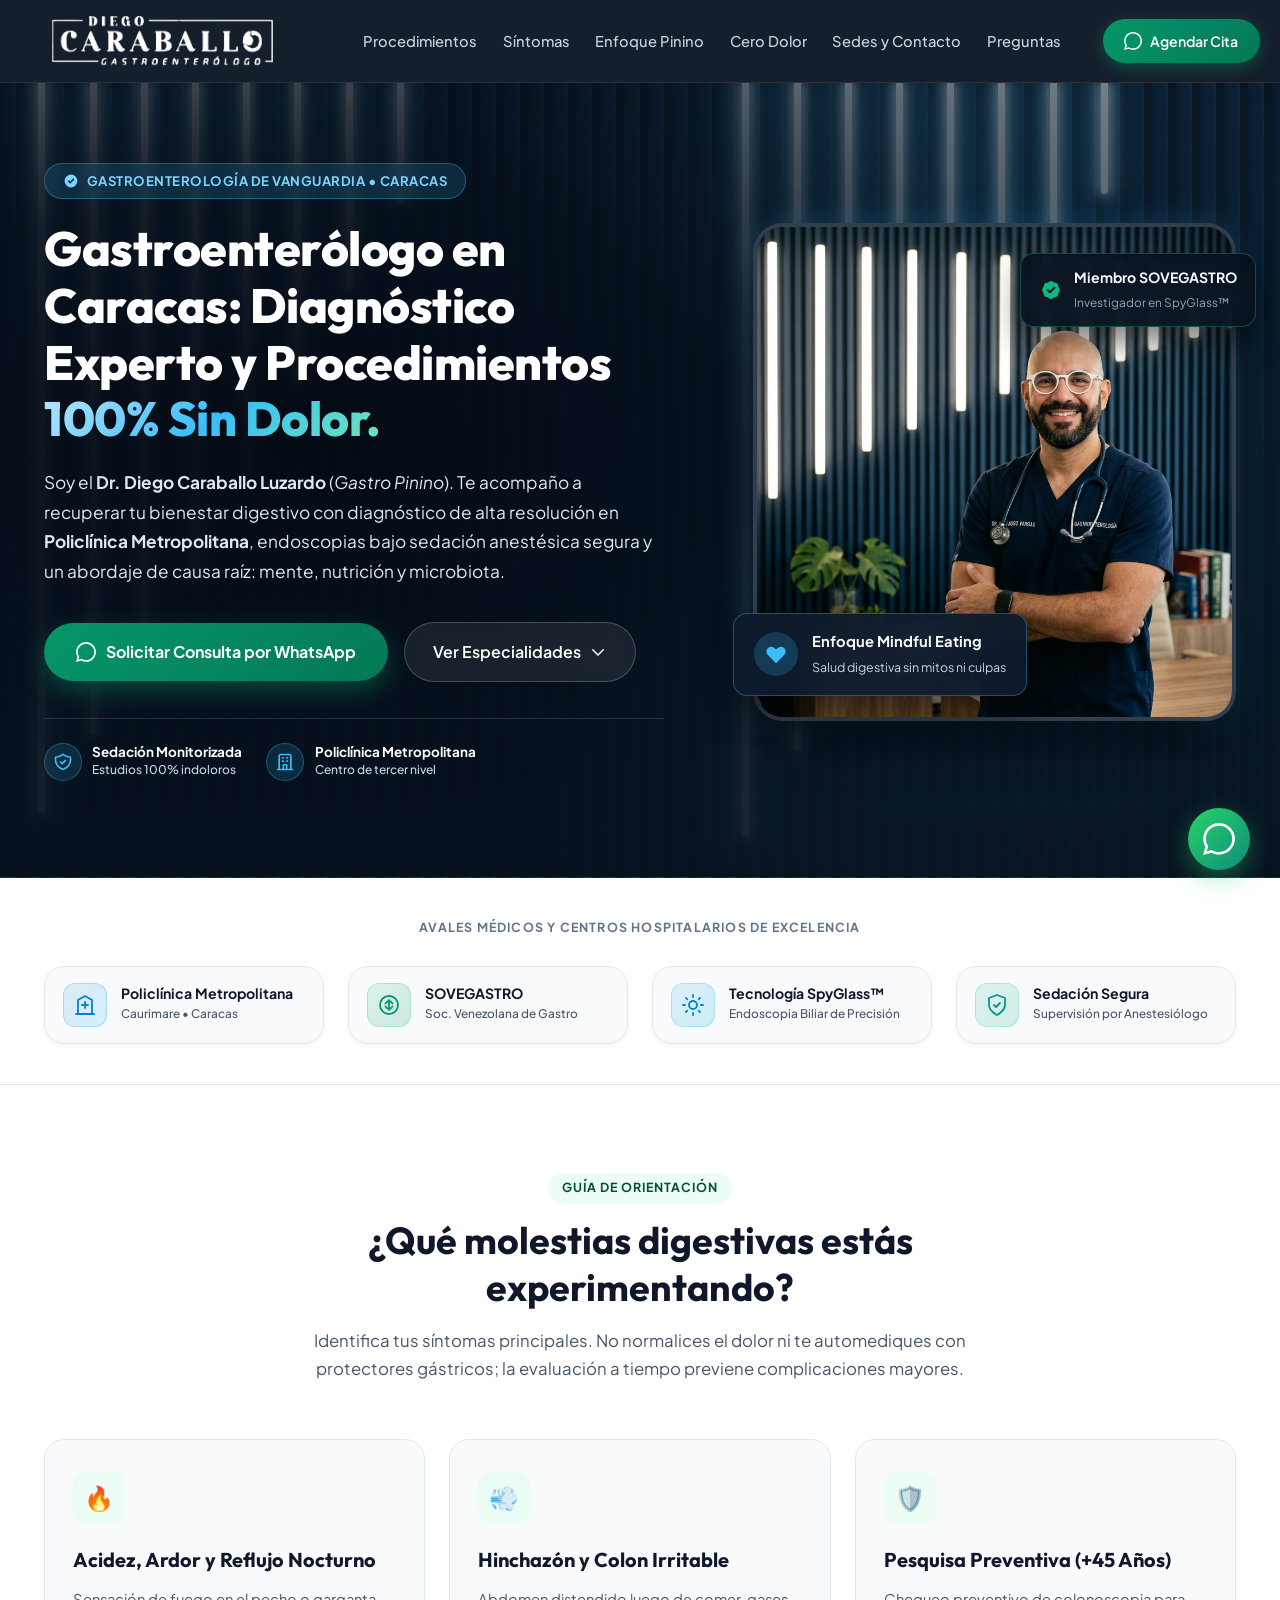
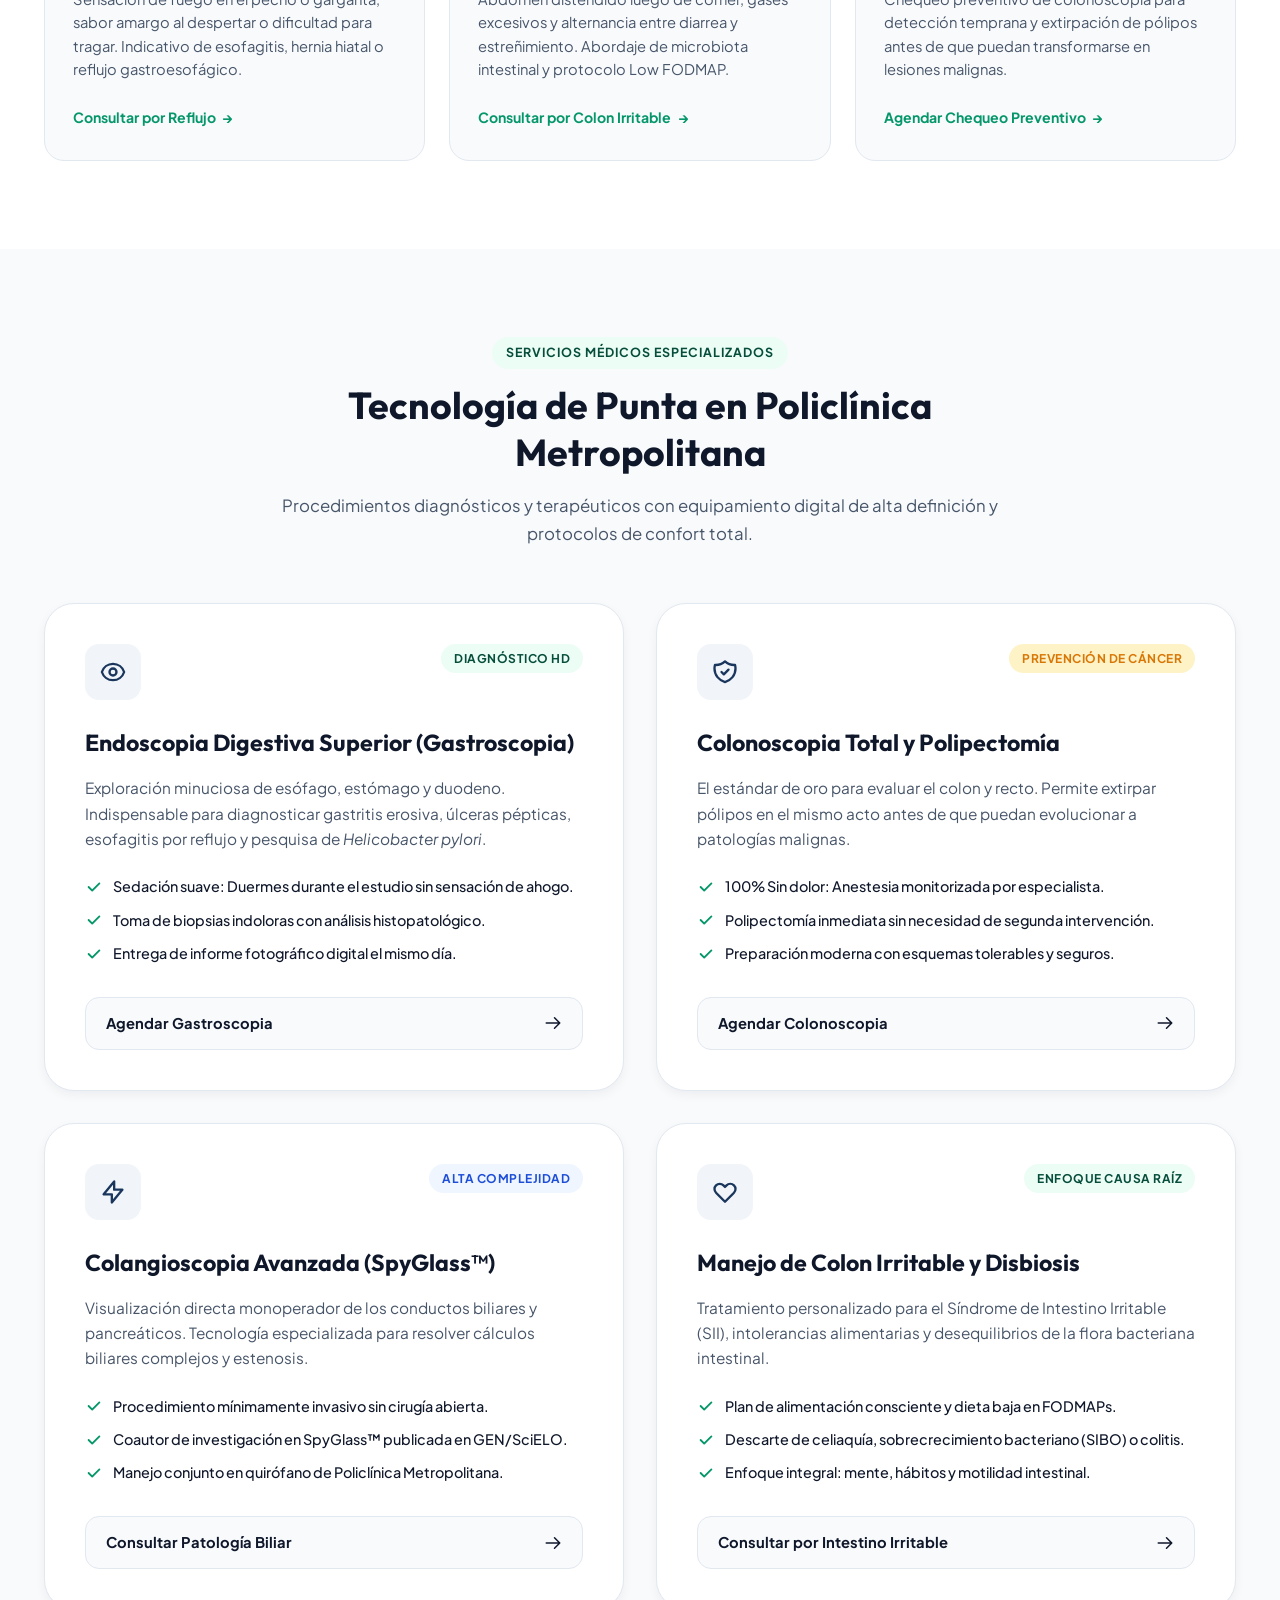
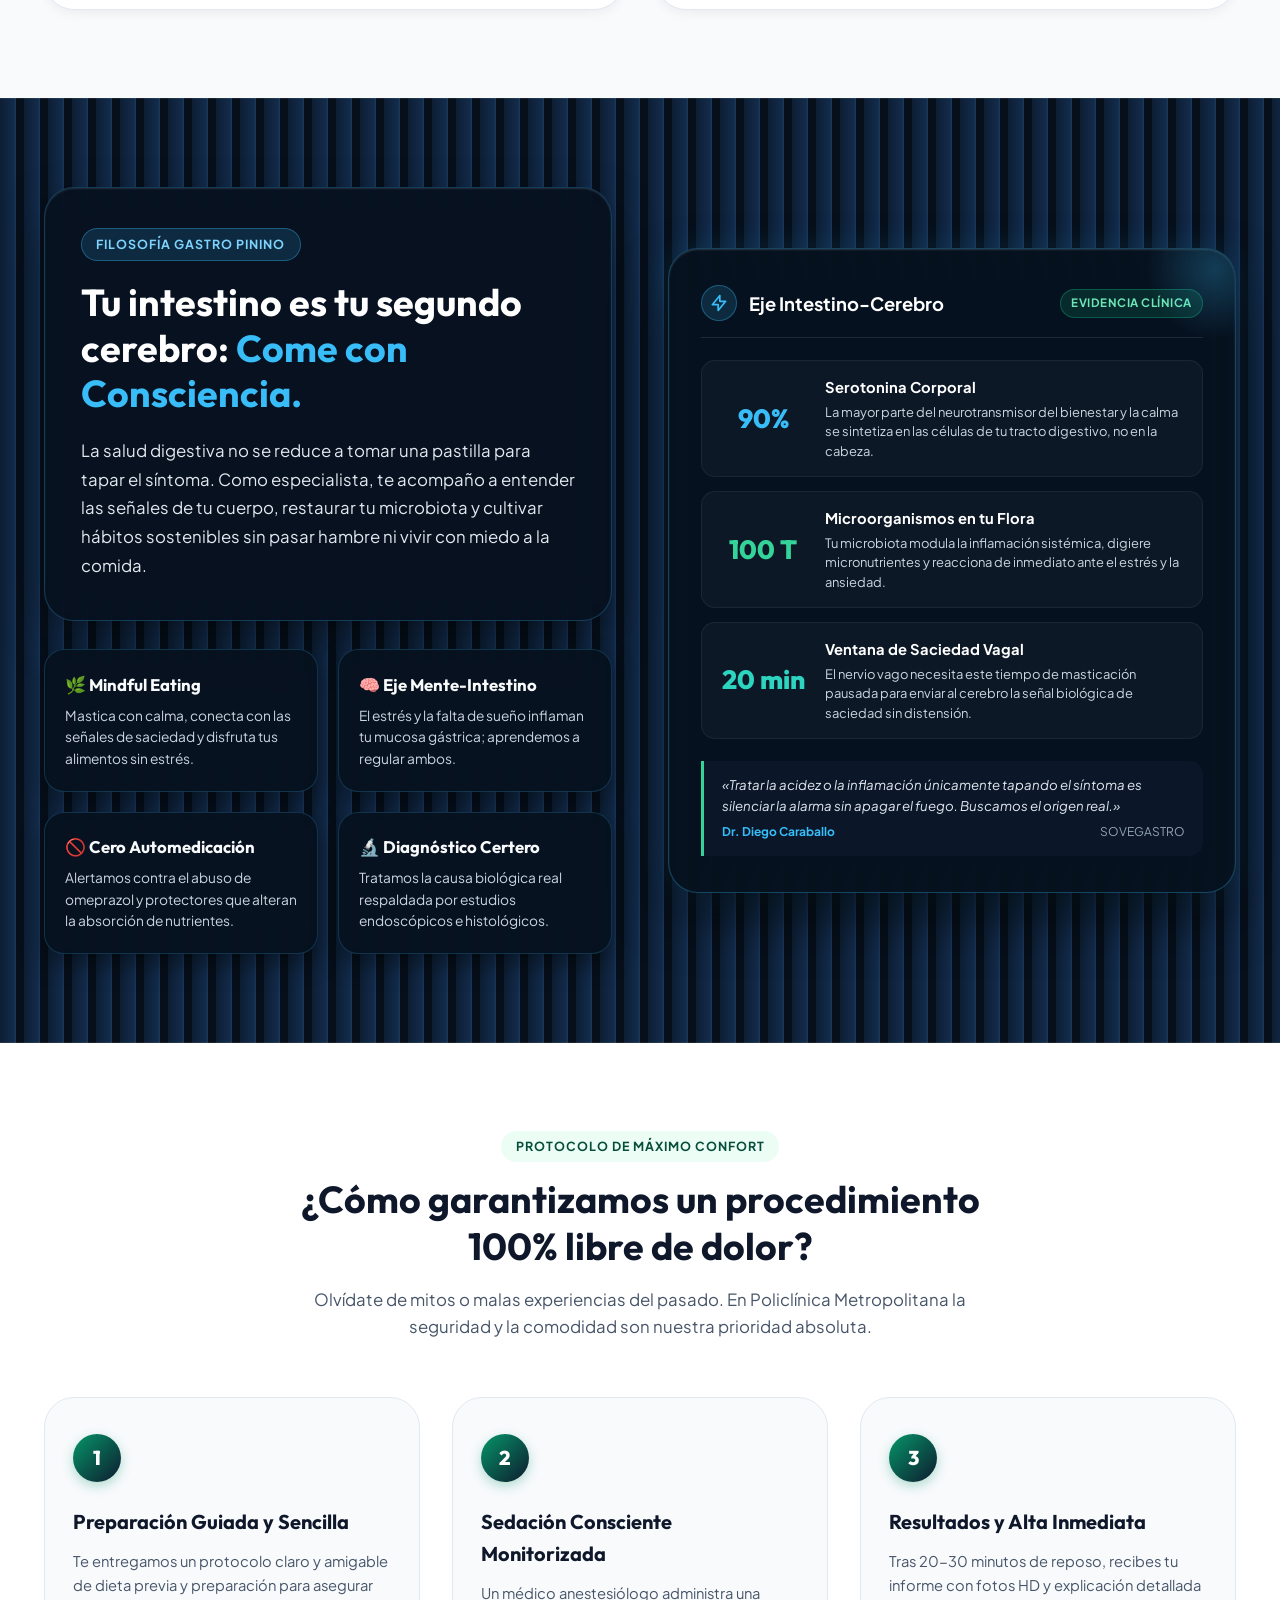
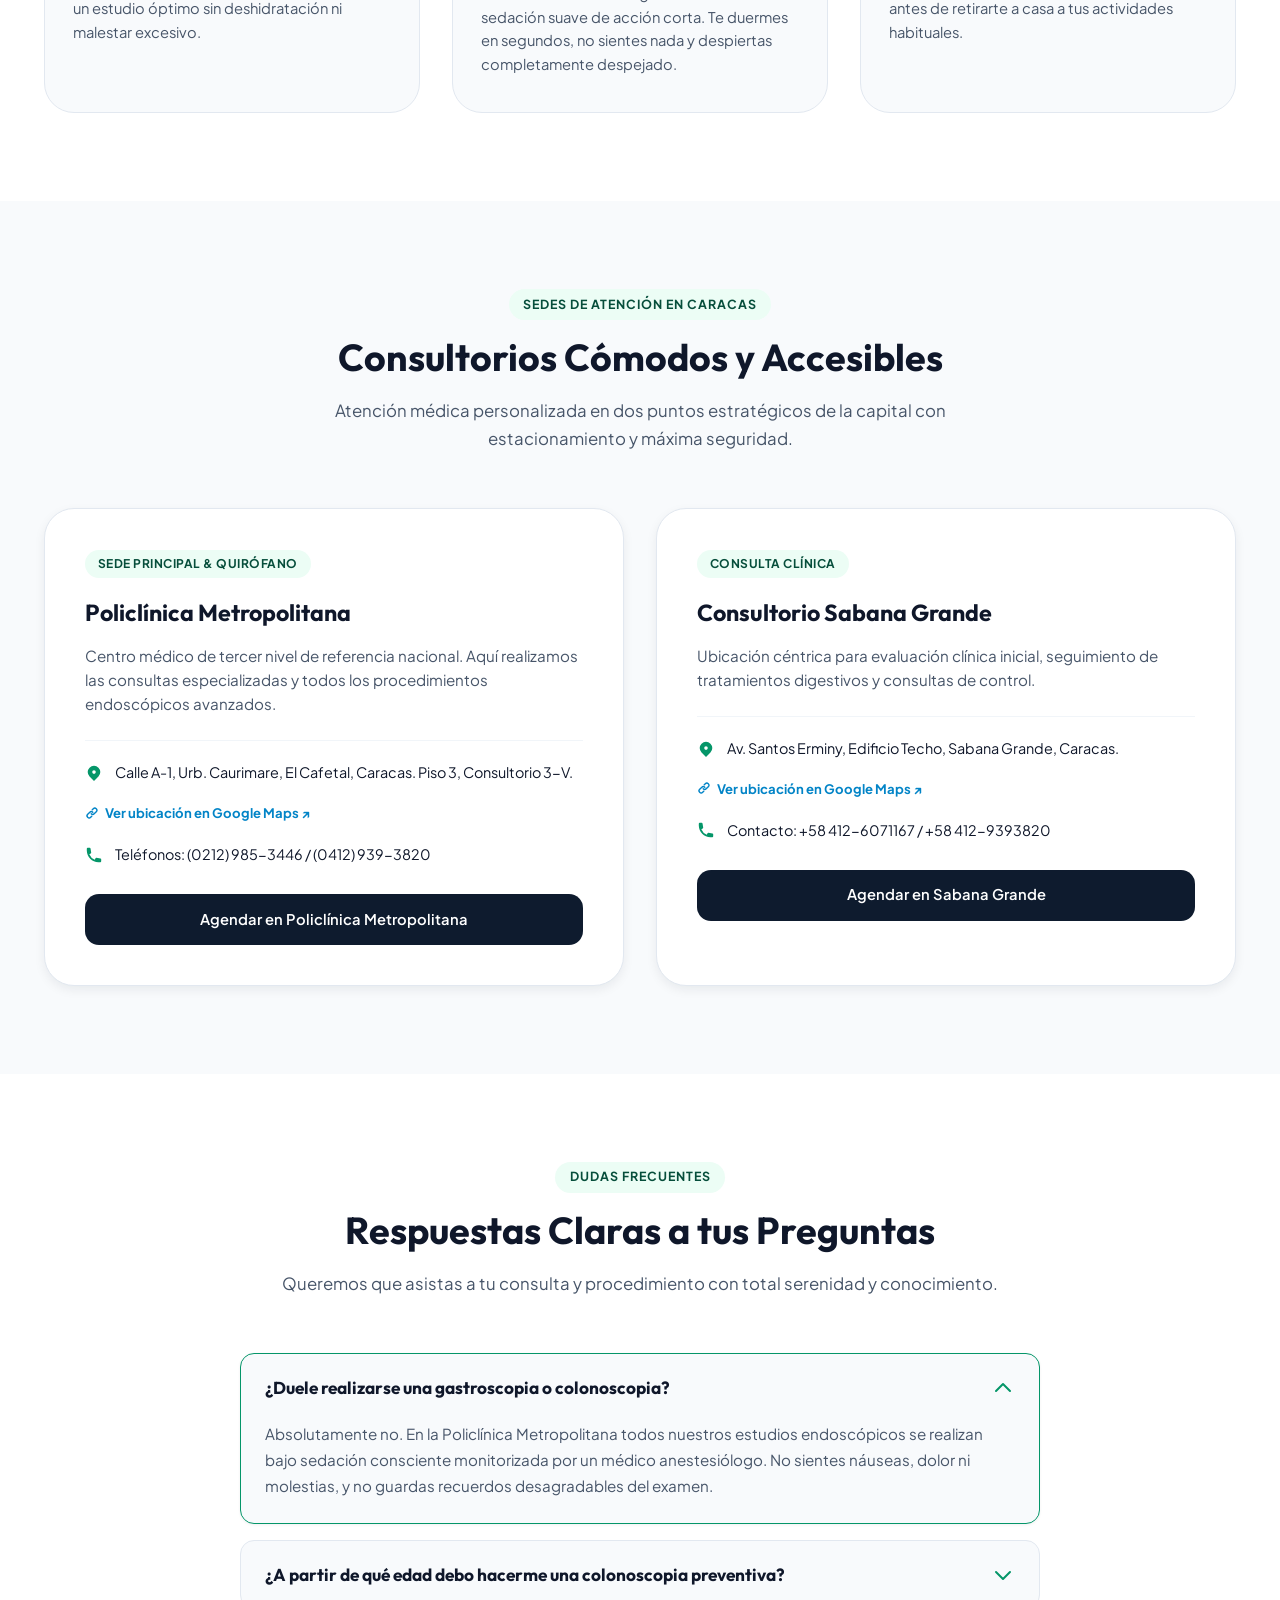
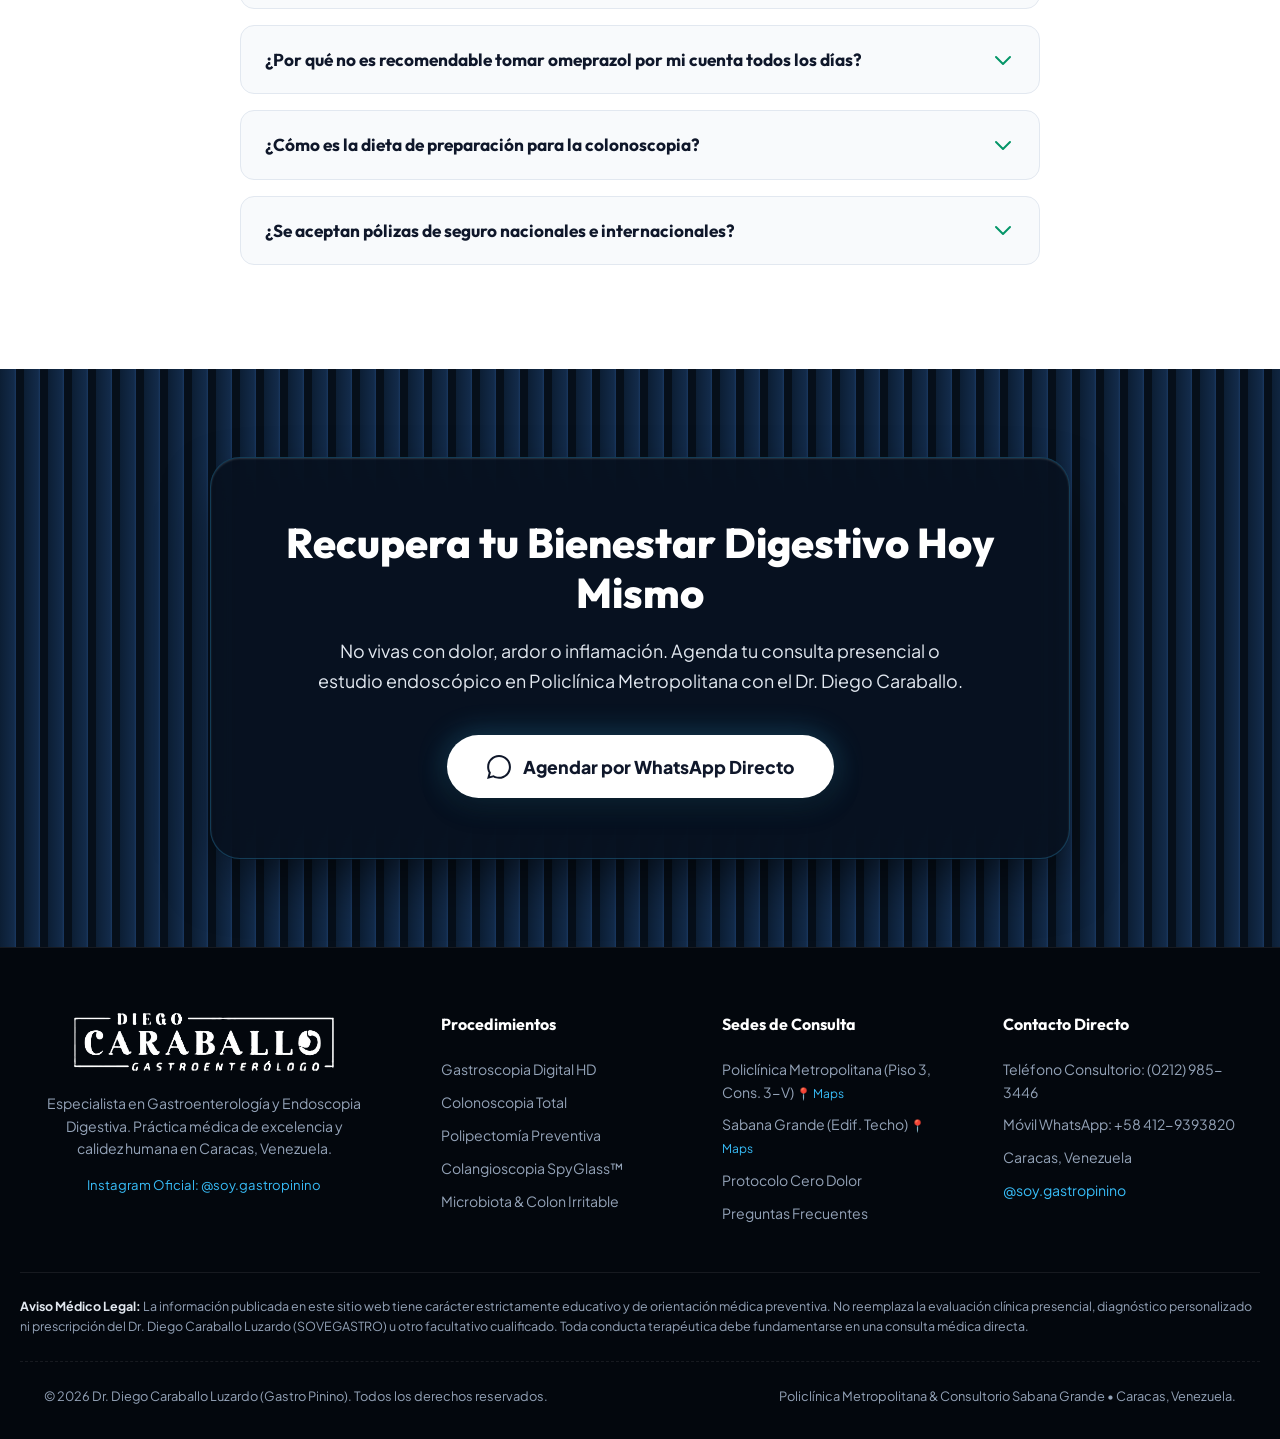
==== commit e5cfbc07: "Centrar métricas 90%, 100 T, 20 min en tarjetas del eje intestino-cerebro" ====
--- a/caraballo/index.html
+++ b/caraballo/index.html
@@ -1335,12 +1335,12 @@
 
     .gut-stat-item {
       display: flex;
-      align-items: flex-start;
-      gap: 1rem;
+      align-items: center;
+      gap: 1.25rem;
       background: rgba(255, 255, 255, 0.03);
       border: 1px solid rgba(255, 255, 255, 0.06);
       border-radius: var(--radius-md);
-      padding: 0.95rem 1.1rem;
+      padding: 0.95rem 1.2rem;
       transition: var(--transition-smooth);
     }
 
@@ -1352,11 +1352,16 @@
 
     .gut-stat-number {
       font-family: var(--font-display);
-      font-size: 1.6rem;
+      font-size: 1.65rem;
       font-weight: 800;
       line-height: 1;
       white-space: nowrap;
-      min-width: 68px;
+      min-width: 84px;
+      text-align: center;
+      display: flex;
+      align-items: center;
+      justify-content: center;
+      flex-shrink: 0;
     }
 
     .gut-stat-number.emerald {
